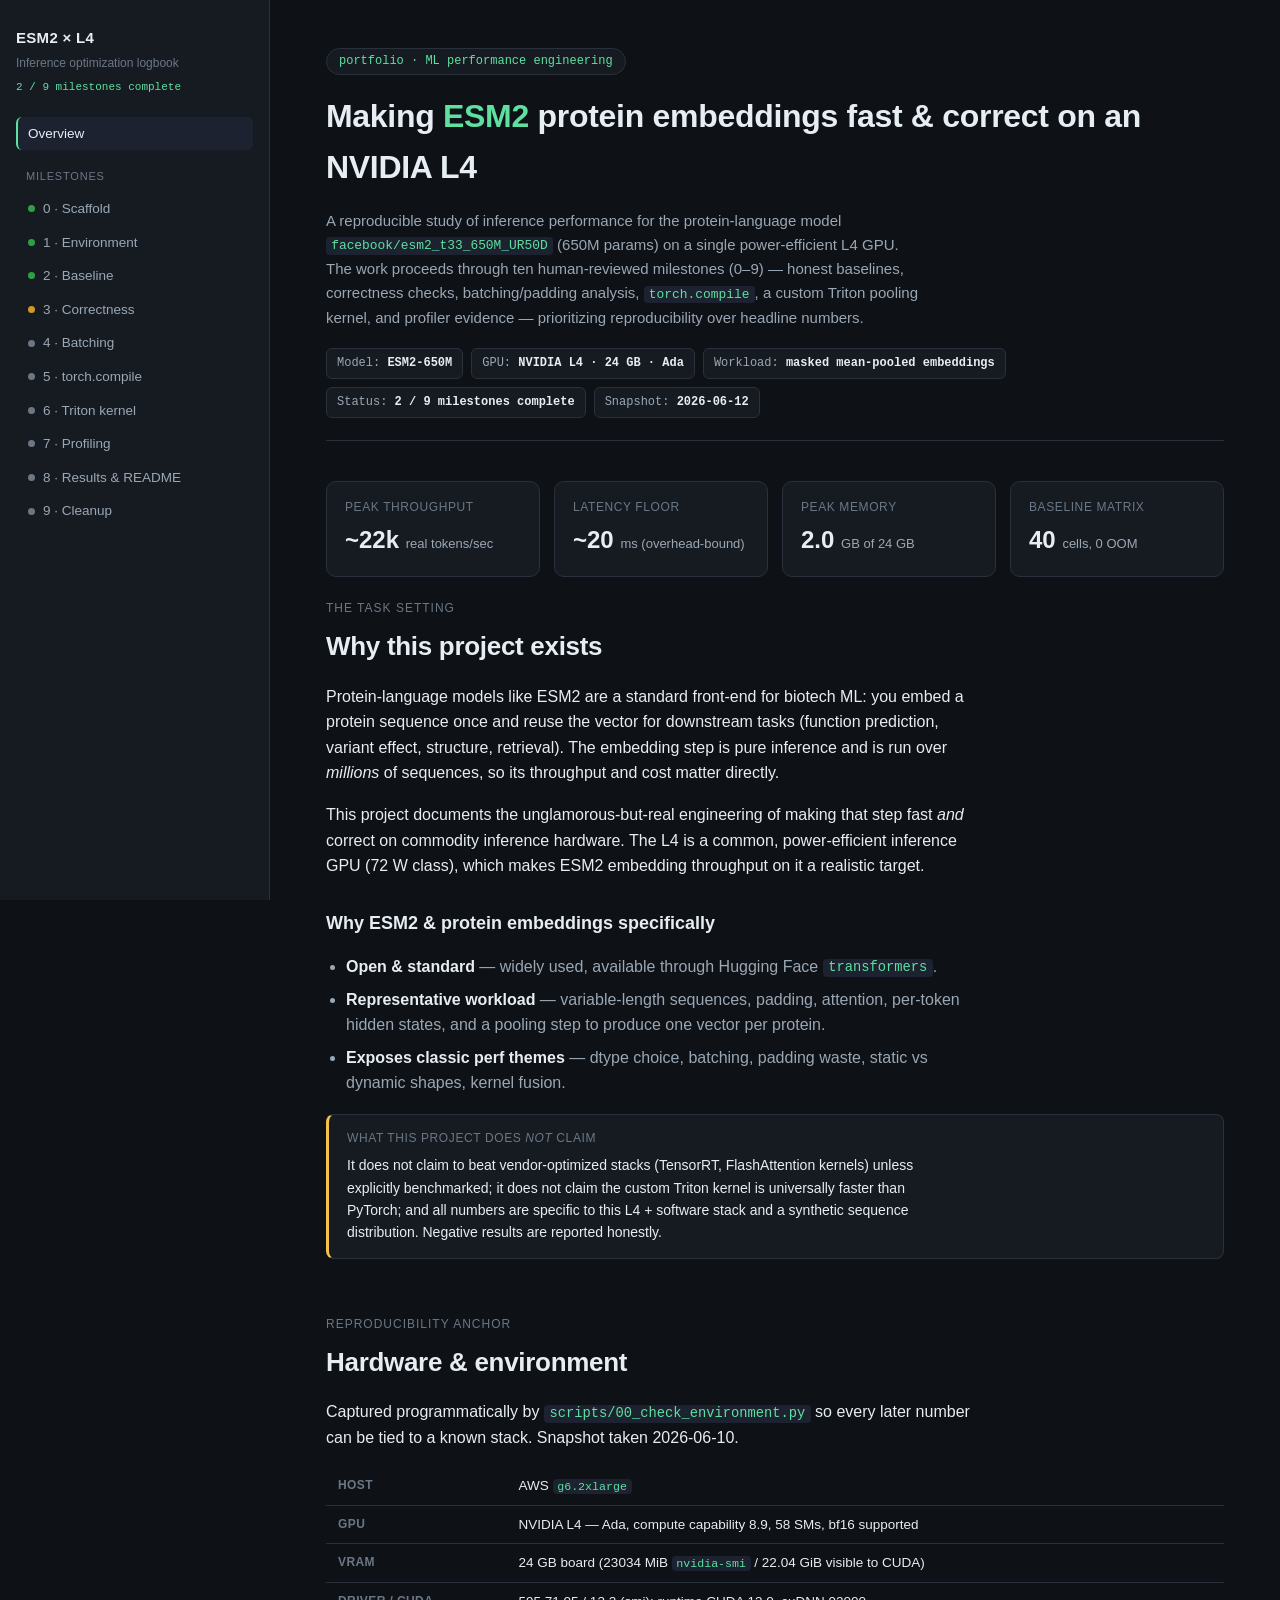
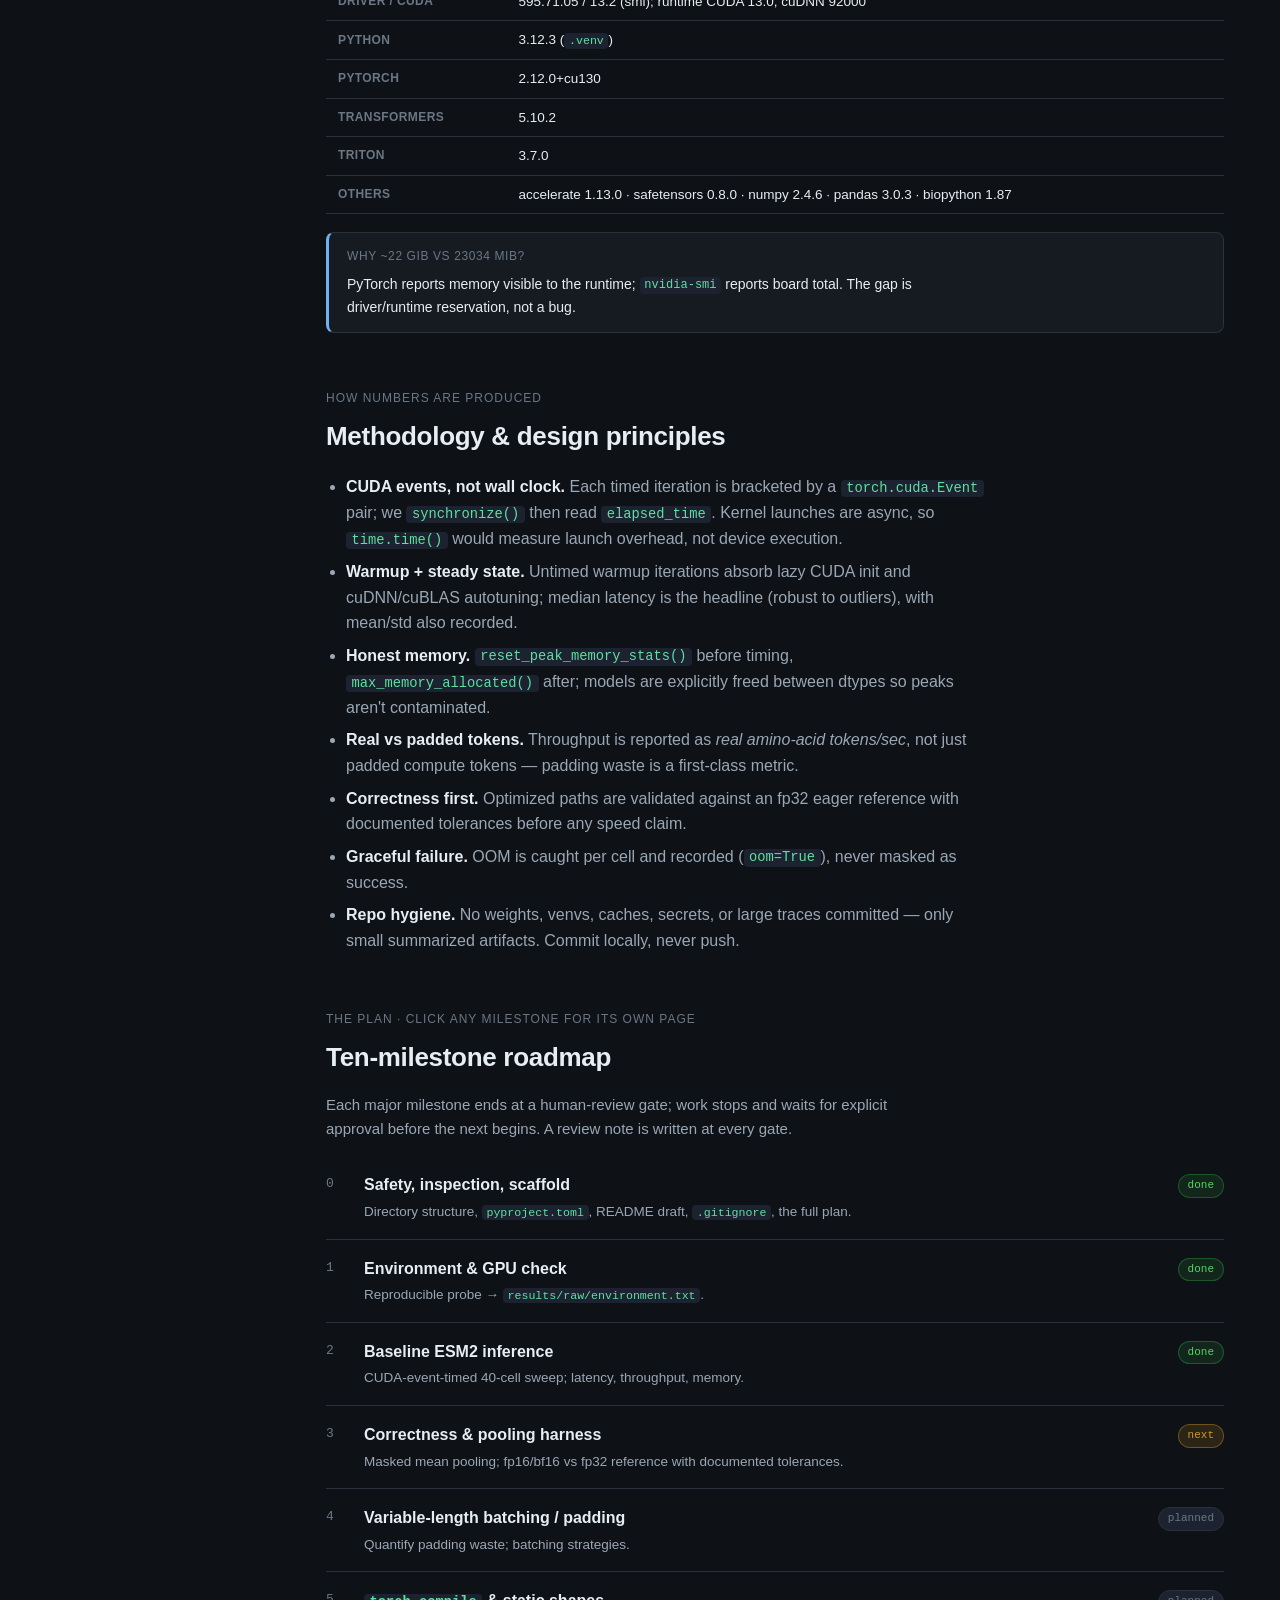
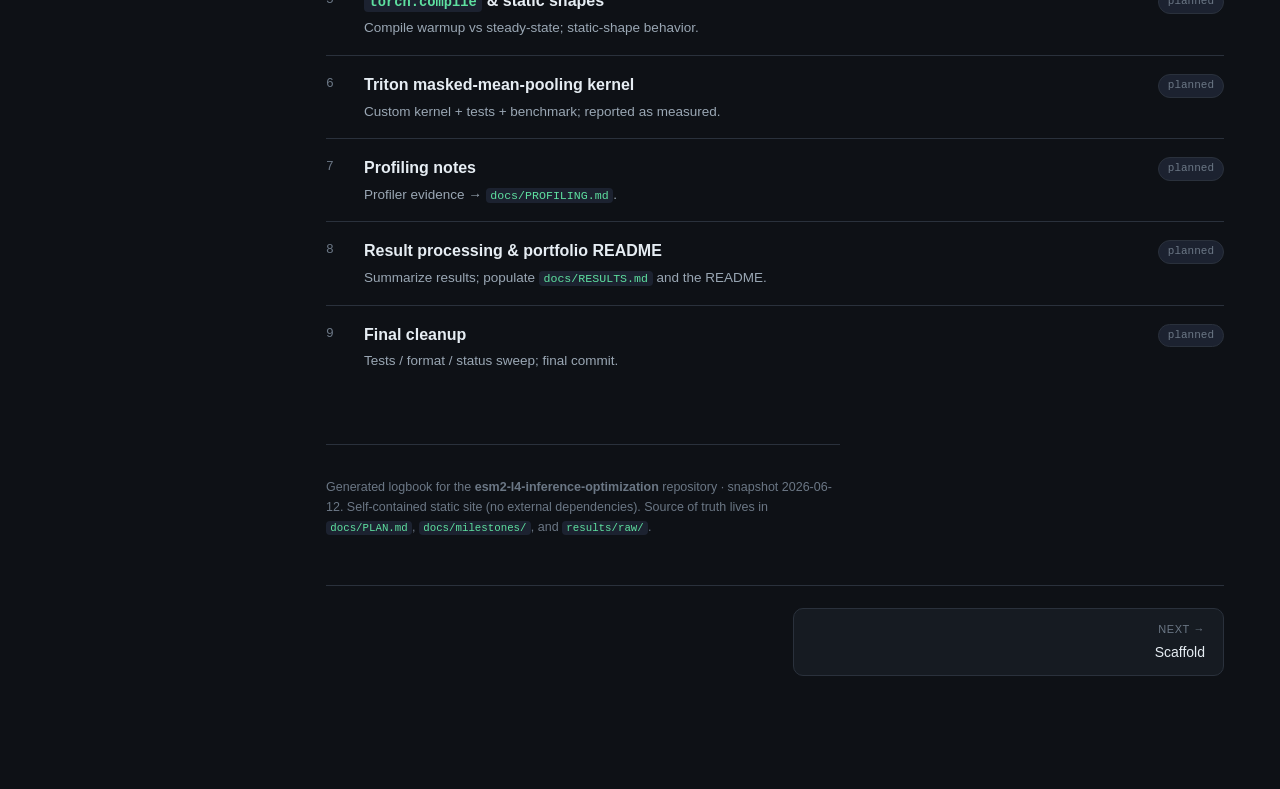
==== site/index.html @ 9931d7d5 "add human review for baseline 2; add website describing the milestones and results" ====
<!DOCTYPE html>
<html lang="en">
<head>
<meta charset="utf-8">
<meta name="viewport" content="width=device-width, initial-scale=1">
<title>Overview · ESM2 L4 Inference Optimization</title>
<link rel="stylesheet" href="assets/style.css">
</head>
<body data-page="index.html">
<div class="layout">
  <nav class="side" id="side"></nav>
  <main>
    <div class="phead">
      <div class="tag">portfolio · ML performance engineering</div>
      <h2>Making <span class="em">ESM2</span> protein embeddings fast &amp; correct on an NVIDIA&nbsp;L4</h2>
      <p class="lead">A reproducible study of inference performance for the protein-language model
      <code>facebook/esm2_t33_650M_UR50D</code> (650M params) on a single power-efficient L4 GPU.
      The work proceeds through ten human-reviewed milestones (0–9) — honest baselines, correctness
      checks, batching/padding analysis, <code>torch.compile</code>, a custom Triton pooling kernel,
      and profiler evidence — prioritizing reproducibility over headline numbers.</p>
      <div class="pillrow">
        <span class="pill">Model: <b>ESM2-650M</b></span>
        <span class="pill">GPU: <b>NVIDIA L4 · 24&nbsp;GB · Ada</b></span>
        <span class="pill">Workload: <b>masked mean-pooled embeddings</b></span>
        <span class="pill">Status: <b>2 / 9 milestones complete</b></span>
        <span class="pill">Snapshot: <b>2026-06-12</b></span>
      </div>
    </div>

    <div class="cards">
      <div class="card"><div class="k">Peak throughput</div><div class="v">~22k <small>real tokens/sec</small></div></div>
      <div class="card"><div class="k">Latency floor</div><div class="v">~20 <small>ms (overhead-bound)</small></div></div>
      <div class="card"><div class="k">Peak memory</div><div class="v">2.0 <small>GB of 24 GB</small></div></div>
      <div class="card"><div class="k">Baseline matrix</div><div class="v">40 <small>cells, 0 OOM</small></div></div>
    </div>

    <section id="why">
      <div class="kicker">The task setting</div>
      <h2>Why this project exists</h2>
      <p>Protein-language models like ESM2 are a standard front-end for biotech ML: you embed a
      protein sequence once and reuse the vector for downstream tasks (function prediction, variant
      effect, structure, retrieval). The embedding step is pure inference and is run over
      <em>millions</em> of sequences, so its throughput and cost matter directly.</p>
      <p>This project documents the unglamorous-but-real engineering of making that step fast
      <em>and</em> correct on commodity inference hardware. The L4 is a common, power-efficient
      inference GPU (72&nbsp;W class), which makes ESM2 embedding throughput on it a realistic target.</p>
      <h3>Why ESM2 &amp; protein embeddings specifically</h3>
      <ul class="clean">
        <li><b>Open &amp; standard</b> — widely used, available through Hugging Face <code>transformers</code>.</li>
        <li><b>Representative workload</b> — variable-length sequences, padding, attention, per-token
        hidden states, and a pooling step to produce one vector per protein.</li>
        <li><b>Exposes classic perf themes</b> — dtype choice, batching, padding waste, static vs
        dynamic shapes, kernel fusion.</li>
      </ul>
      <div class="note warn">
        <div class="h">What this project does <em>not</em> claim</div>
        <p>It does not claim to beat vendor-optimized stacks (TensorRT, FlashAttention kernels) unless
        explicitly benchmarked; it does not claim the custom Triton kernel is universally faster than
        PyTorch; and all numbers are specific to this L4 + software stack and a synthetic sequence
        distribution. Negative results are reported honestly.</p>
      </div>
    </section>

    <section id="environment">
      <div class="kicker">Reproducibility anchor</div>
      <h2>Hardware &amp; environment</h2>
      <p>Captured programmatically by <code>scripts/00_check_environment.py</code> so every later
      number can be tied to a known stack. Snapshot taken 2026-06-10.</p>
      <table>
        <tbody>
          <tr><th>Host</th><td>AWS <code>g6.2xlarge</code></td></tr>
          <tr><th>GPU</th><td>NVIDIA L4 — Ada, compute capability 8.9, 58 SMs, bf16 supported</td></tr>
          <tr><th>VRAM</th><td>24 GB board (23034 MiB <code>nvidia-smi</code> / 22.04 GiB visible to CUDA)</td></tr>
          <tr><th>Driver / CUDA</th><td>595.71.05 / 13.2 (smi); runtime CUDA 13.0, cuDNN 92000</td></tr>
          <tr><th>Python</th><td>3.12.3 (<code>.venv</code>)</td></tr>
          <tr><th>PyTorch</th><td>2.12.0+cu130</td></tr>
          <tr><th>transformers</th><td>5.10.2</td></tr>
          <tr><th>triton</th><td>3.7.0</td></tr>
          <tr><th>others</th><td>accelerate 1.13.0 · safetensors 0.8.0 · numpy 2.4.6 · pandas 3.0.3 · biopython 1.87</td></tr>
        </tbody>
      </table>
      <div class="note">
        <div class="h">Why ~22 GiB vs 23034 MiB?</div>
        <p>PyTorch reports memory visible to the runtime; <code>nvidia-smi</code> reports board total.
        The gap is driver/runtime reservation, not a bug.</p>
      </div>
    </section>

    <section id="methodology">
      <div class="kicker">How numbers are produced</div>
      <h2>Methodology &amp; design principles</h2>
      <ul class="clean">
        <li><b>CUDA events, not wall clock.</b> Each timed iteration is bracketed by a
        <code>torch.cuda.Event</code> pair; we <code>synchronize()</code> then read
        <code>elapsed_time</code>. Kernel launches are async, so <code>time.time()</code> would measure
        launch overhead, not device execution.</li>
        <li><b>Warmup + steady state.</b> Untimed warmup iterations absorb lazy CUDA init and
        cuDNN/cuBLAS autotuning; median latency is the headline (robust to outliers), with mean/std also recorded.</li>
        <li><b>Honest memory.</b> <code>reset_peak_memory_stats()</code> before timing,
        <code>max_memory_allocated()</code> after; models are explicitly freed between dtypes so peaks aren't contaminated.</li>
        <li><b>Real vs padded tokens.</b> Throughput is reported as <em>real amino-acid tokens/sec</em>,
        not just padded compute tokens — padding waste is a first-class metric.</li>
        <li><b>Correctness first.</b> Optimized paths are validated against an fp32 eager reference with
        documented tolerances before any speed claim.</li>
        <li><b>Graceful failure.</b> OOM is caught per cell and recorded (<code>oom=True</code>), never masked as success.</li>
        <li><b>Repo hygiene.</b> No weights, venvs, caches, secrets, or large traces committed — only small summarized artifacts. Commit locally, never push.</li>
      </ul>
    </section>

    <section id="roadmap">
      <div class="kicker">The plan · click any milestone for its own page</div>
      <h2>Ten-milestone roadmap</h2>
      <p class="lead">Each major milestone ends at a human-review gate; work stops and waits for explicit
      approval before the next begins. A review note is written at every gate.</p>

      <div class="ms"><div class="num">0</div>
        <div class="body"><h4><a href="m0.html">Safety, inspection, scaffold</a></h4>
        <p>Directory structure, <code>pyproject.toml</code>, README draft, <code>.gitignore</code>, the full plan.</p></div>
        <span class="badge b-done">done</span></div>
      <div class="ms"><div class="num">1</div>
        <div class="body"><h4><a href="m1.html">Environment &amp; GPU check</a></h4>
        <p>Reproducible probe &rarr; <code>results/raw/environment.txt</code>.</p></div>
        <span class="badge b-done">done</span></div>
      <div class="ms"><div class="num">2</div>
        <div class="body"><h4><a href="m2.html">Baseline ESM2 inference</a></h4>
        <p>CUDA-event-timed 40-cell sweep; latency, throughput, memory.</p></div>
        <span class="badge b-done">done</span></div>
      <div class="ms"><div class="num">3</div>
        <div class="body"><h4><a href="m3.html">Correctness &amp; pooling harness</a></h4>
        <p>Masked mean pooling; fp16/bf16 vs fp32 reference with documented tolerances.</p></div>
        <span class="badge b-next">next</span></div>
      <div class="ms"><div class="num">4</div>
        <div class="body"><h4><a href="m4.html">Variable-length batching / padding</a></h4>
        <p>Quantify padding waste; batching strategies.</p></div>
        <span class="badge b-todo">planned</span></div>
      <div class="ms"><div class="num">5</div>
        <div class="body"><h4><a href="m5.html"><code>torch.compile</code> &amp; static shapes</a></h4>
        <p>Compile warmup vs steady-state; static-shape behavior.</p></div>
        <span class="badge b-todo">planned</span></div>
      <div class="ms"><div class="num">6</div>
        <div class="body"><h4><a href="m6.html">Triton masked-mean-pooling kernel</a></h4>
        <p>Custom kernel + tests + benchmark; reported as measured.</p></div>
        <span class="badge b-todo">planned</span></div>
      <div class="ms"><div class="num">7</div>
        <div class="body"><h4><a href="m7.html">Profiling notes</a></h4>
        <p>Profiler evidence &rarr; <code>docs/PROFILING.md</code>.</p></div>
        <span class="badge b-todo">planned</span></div>
      <div class="ms"><div class="num">8</div>
        <div class="body"><h4><a href="m8.html">Result processing &amp; portfolio README</a></h4>
        <p>Summarize results; populate <code>docs/RESULTS.md</code> and the README.</p></div>
        <span class="badge b-todo">planned</span></div>
      <div class="ms"><div class="num">9</div>
        <div class="body"><h4><a href="m9.html">Final cleanup</a></h4>
        <p>Tests / format / status sweep; final commit.</p></div>
        <span class="badge b-todo">planned</span></div>
    </section>

    <footer>
      <p>Generated logbook for the <b>esm2-l4-inference-optimization</b> repository · snapshot 2026-06-12.
      Self-contained static site (no external dependencies). Source of truth lives in
      <code>docs/PLAN.md</code>, <code>docs/milestones/</code>, and <code>results/raw/</code>.</p>
    </footer>
    <div class="pager" id="pager"></div>
  </main>
</div>
<script src="assets/nav.js"></script>
</body>
</html>
---- site/assets/style.css ----
:root{
  --bg:#0e1116; --panel:#161b22; --panel2:#1c2230; --line:#2a313c;
  --ink:#e6edf3; --muted:#9aa7b4; --faint:#6b7785;
  --accent:#5ee0a0; --accent2:#6db3f2; --warn:#f2c14e; --pink:#e26d9e;
  --next:#d29922;
  --mono:ui-monospace,SFMono-Regular,"SF Mono",Menlo,Consolas,monospace;
  --sans:-apple-system,BlinkMacSystemFont,"Segoe UI",Roboto,Helvetica,Arial,sans-serif;
}
*{box-sizing:border-box}
html{scroll-behavior:smooth}
body{margin:0;background:var(--bg);color:var(--ink);font-family:var(--sans);line-height:1.6;font-size:16px}
a{color:var(--accent2);text-decoration:none}
a:hover{text-decoration:underline}
code,.mono{font-family:var(--mono);font-size:.86em}
code{background:var(--panel2);padding:.1em .4em;border-radius:4px;color:var(--accent)}

.layout{display:grid;grid-template-columns:270px 1fr;max-width:1320px;margin:0 auto}

/* ---- sidebar nav (built by nav.js) ---- */
nav.side{position:sticky;top:0;align-self:start;height:100vh;overflow-y:auto;
  padding:26px 16px;border-right:1px solid var(--line);background:var(--panel)}
nav.side h1{font-size:15px;margin:0 0 4px;letter-spacing:.3px}
nav.side .sub{color:var(--faint);font-size:12px;margin-bottom:6px}
nav.side .prog{font-family:var(--mono);font-size:11px;color:var(--accent);margin-bottom:20px}
nav.side a{display:flex;align-items:center;gap:8px;color:var(--muted);padding:6px 10px;border-radius:6px;
  font-size:13.5px;border-left:2px solid transparent}
nav.side a:hover{background:var(--panel2);text-decoration:none;color:var(--ink)}
nav.side a.active{background:var(--panel2);color:var(--ink);border-left-color:var(--accent)}
nav.side a .lbl{flex:1;min-width:0;white-space:nowrap;overflow:hidden;text-overflow:ellipsis}
nav.side .grp{color:var(--faint);font-size:11px;text-transform:uppercase;letter-spacing:.8px;margin:18px 0 6px 10px}
.dot{width:7px;height:7px;border-radius:50%;flex:0 0 auto}
.dot.done{background:#2ea043}
.dot.next{background:var(--next)}
.dot.todo{background:var(--faint)}

main{padding:46px 56px 120px;min-width:0}
section{margin-bottom:56px;scroll-margin-top:24px}
h2{font-size:26px;margin:0 0 4px;letter-spacing:-.3px}
h2 .em{color:var(--accent)}
h3{font-size:18px;margin:30px 0 10px}
.lead{color:var(--muted);font-size:15px;max-width:72ch}
p{max-width:74ch}
hr{border:0;border-top:1px solid var(--line);margin:40px 0}
.kicker{color:var(--faint);font-size:12px;text-transform:uppercase;letter-spacing:1px;margin-bottom:8px}

/* page header */
.phead{padding-bottom:22px;border-bottom:1px solid var(--line);margin-bottom:40px}
.phead h2{font-size:32px}
.tag{display:inline-block;font-family:var(--mono);font-size:12px;color:var(--accent);
  border:1px solid var(--line);border-radius:999px;padding:3px 12px;margin-bottom:16px;background:var(--panel)}
.pillrow{display:flex;flex-wrap:wrap;gap:8px;margin-top:18px}
.pill{font-family:var(--mono);font-size:12px;color:var(--muted);background:var(--panel);
  border:1px solid var(--line);border-radius:6px;padding:5px 10px}
.pill b{color:var(--ink);font-weight:600}

/* status banner on milestone pages */
.statusline{display:inline-flex;align-items:center;gap:9px;font-family:var(--mono);font-size:12.5px;
  padding:5px 14px;border-radius:999px;margin-bottom:16px}
.statusline.done{background:rgba(46,160,67,.15);color:#56d364;border:1px solid rgba(46,160,67,.4)}
.statusline.next{background:rgba(210,153,34,.15);color:var(--next);border:1px solid rgba(210,153,34,.4)}
.statusline.todo{background:var(--panel2);color:var(--faint);border:1px solid var(--line)}

.cards{display:grid;grid-template-columns:repeat(auto-fit,minmax(170px,1fr));gap:14px;margin:22px 0}
.card{background:var(--panel);border:1px solid var(--line);border-radius:10px;padding:16px 18px}
.card .k{color:var(--faint);font-size:12px;text-transform:uppercase;letter-spacing:.6px}
.card .v{font-size:24px;font-weight:650;margin-top:4px}
.card .v small{font-size:13px;color:var(--muted);font-weight:400}

table{border-collapse:collapse;width:100%;font-size:13.5px;margin:14px 0}
th,td{text-align:left;padding:8px 12px;border-bottom:1px solid var(--line)}
th{color:var(--faint);font-weight:600;font-size:12px;text-transform:uppercase;letter-spacing:.4px;
  position:sticky;top:0;background:var(--bg)}
td.num,th.num{text-align:right;font-family:var(--mono)}
tbody tr:hover{background:var(--panel)}
.tablewrap{max-height:520px;overflow:auto;border:1px solid var(--line);border-radius:10px}
.tablewrap table{margin:0}

.note{background:var(--panel);border:1px solid var(--line);border-left:3px solid var(--accent2);
  border-radius:8px;padding:14px 18px;margin:18px 0}
.note.warn{border-left-color:var(--warn)}
.note .h{font-size:12px;text-transform:uppercase;letter-spacing:.6px;color:var(--faint);margin-bottom:6px}
.note p{margin:0;font-size:14px}

ul.clean{padding-left:20px;max-width:74ch}
ul.clean li{margin:7px 0;color:var(--muted)}
ul.clean li b{color:var(--ink)}

/* roadmap rows on overview */
.ms{display:flex;gap:16px;padding:16px 0;border-bottom:1px solid var(--line)}
.ms:last-child{border-bottom:0}
.ms .num{font-family:var(--mono);color:var(--faint);font-size:13px;min-width:22px;padding-top:2px}
.ms .body{flex:1;min-width:0}
.ms .body h4{margin:0 0 3px;font-size:16px}
.ms .body h4 a{color:var(--ink)}
.ms .body p{margin:0;color:var(--muted);font-size:13.5px}
.badge{font-family:var(--mono);font-size:11px;padding:2px 9px;border-radius:999px;white-space:nowrap;align-self:flex-start;margin-top:2px}
.b-done{background:rgba(46,160,67,.15);color:#56d364;border:1px solid rgba(46,160,67,.4)}
.b-next{background:rgba(210,153,34,.15);color:var(--next);border:1px solid rgba(210,153,34,.4)}
.b-todo{background:var(--panel2);color:var(--faint);border:1px solid var(--line)}

/* prev/next pager */
.pager{display:flex;justify-content:space-between;gap:14px;margin-top:48px;border-top:1px solid var(--line);padding-top:22px}
.pager a{display:block;background:var(--panel);border:1px solid var(--line);border-radius:10px;padding:12px 18px;flex:1;max-width:48%}
.pager a:hover{border-color:var(--accent);text-decoration:none}
.pager .dir{color:var(--faint);font-size:11px;text-transform:uppercase;letter-spacing:.6px}
.pager .t{color:var(--ink);font-size:14px;margin-top:2px}
.pager a.next{text-align:right}

.controls{display:flex;gap:8px;align-items:center;margin:6px 0 0}
.controls button{font-family:var(--mono);font-size:12px;background:var(--panel);color:var(--muted);
  border:1px solid var(--line);border-radius:6px;padding:5px 12px;cursor:pointer}
.controls button.on{background:var(--panel2);color:var(--accent);border-color:var(--accent)}

footer{color:var(--faint);font-size:12.5px;border-top:1px solid var(--line);padding-top:20px;max-width:74ch;margin-top:40px}

@media(max-width:880px){
  .layout{grid-template-columns:1fr}
  nav.side{position:static;height:auto;border-right:0;border-bottom:1px solid var(--line)}
  main{padding:30px 22px 80px}
  .pager a{max-width:48%}
}
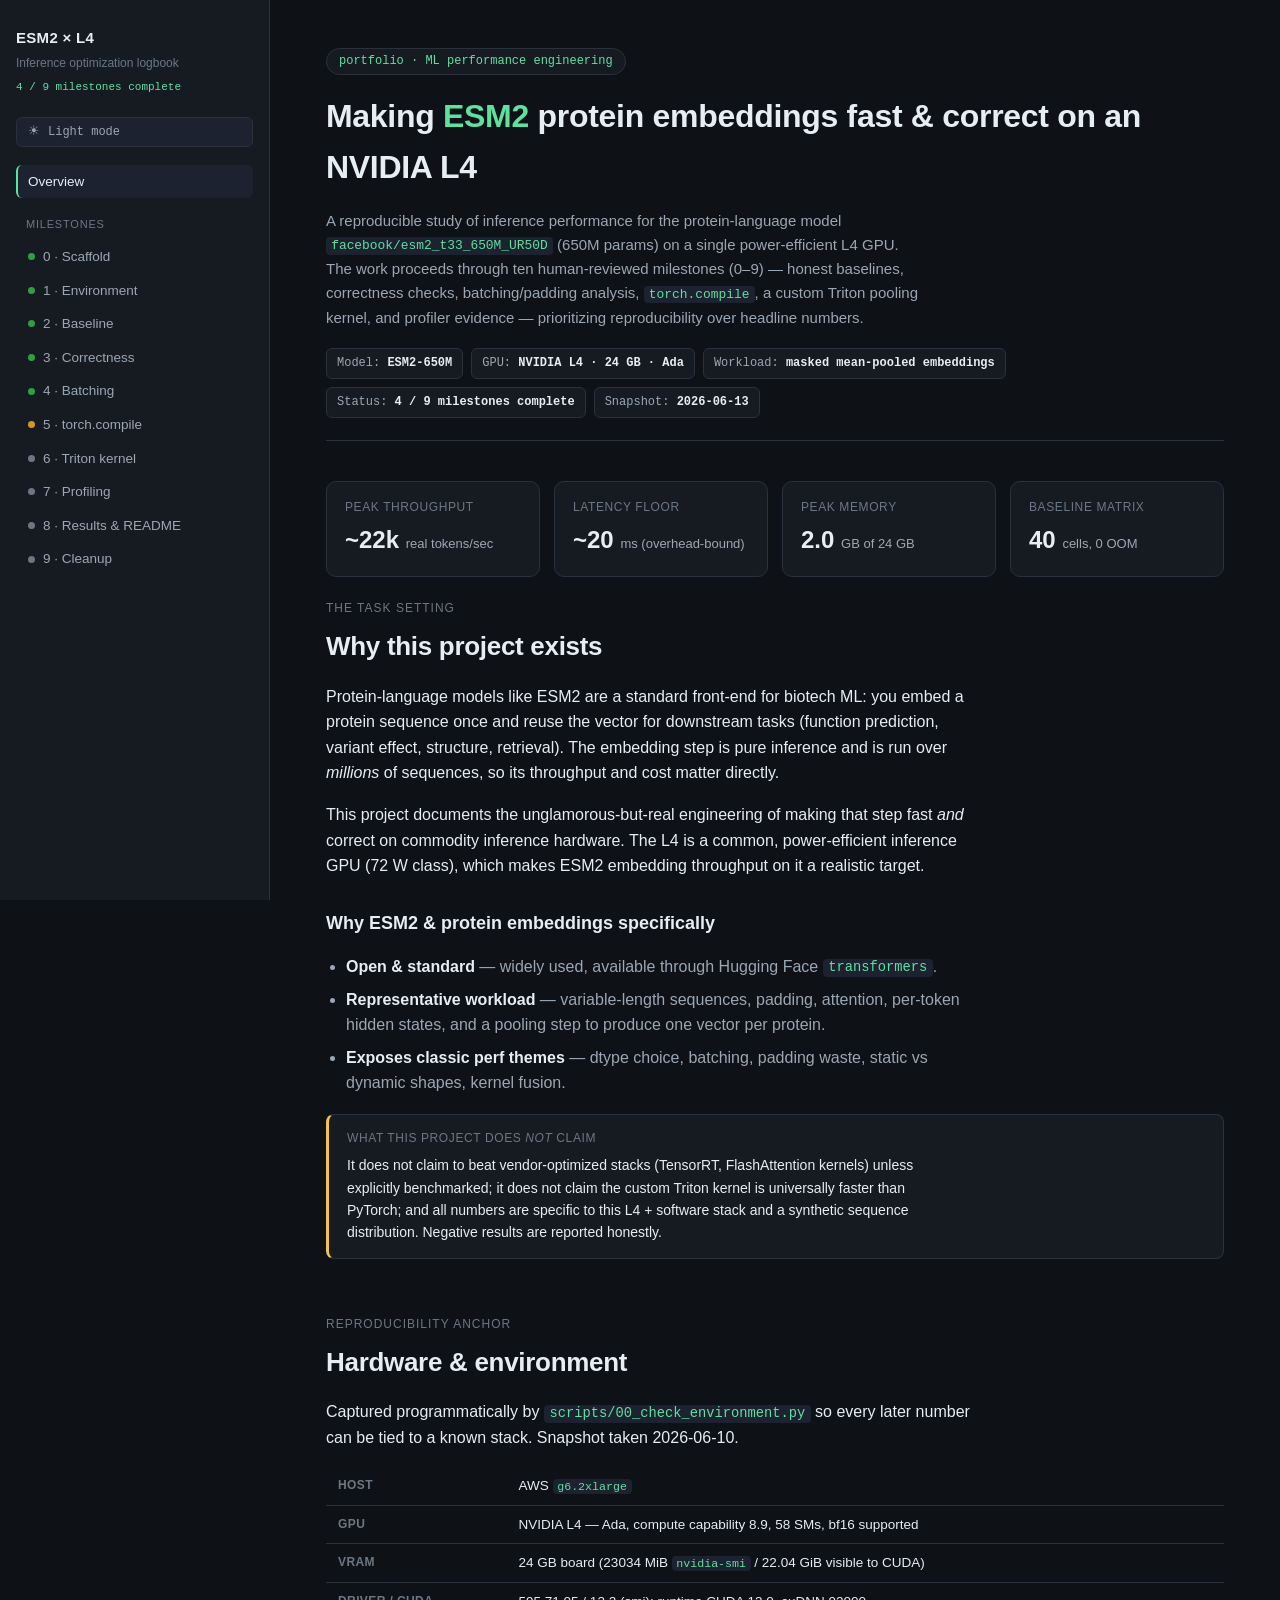
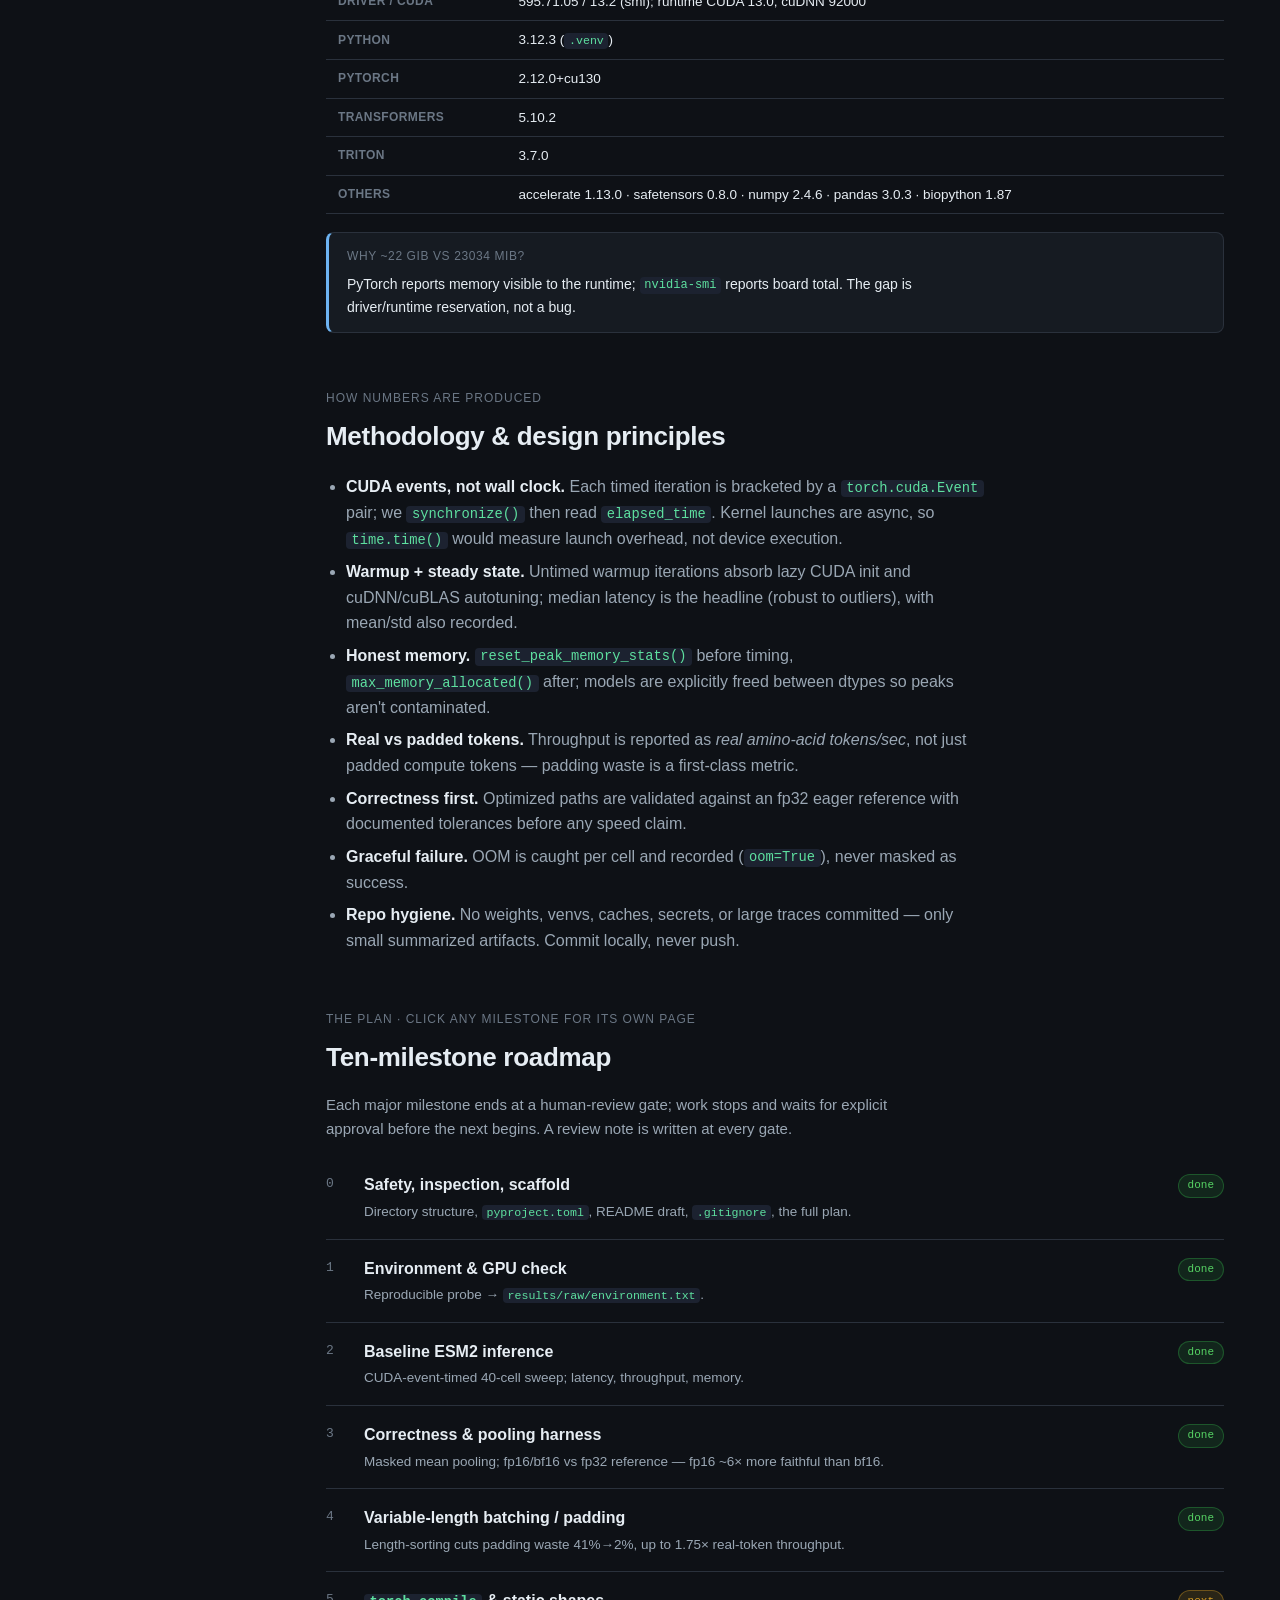
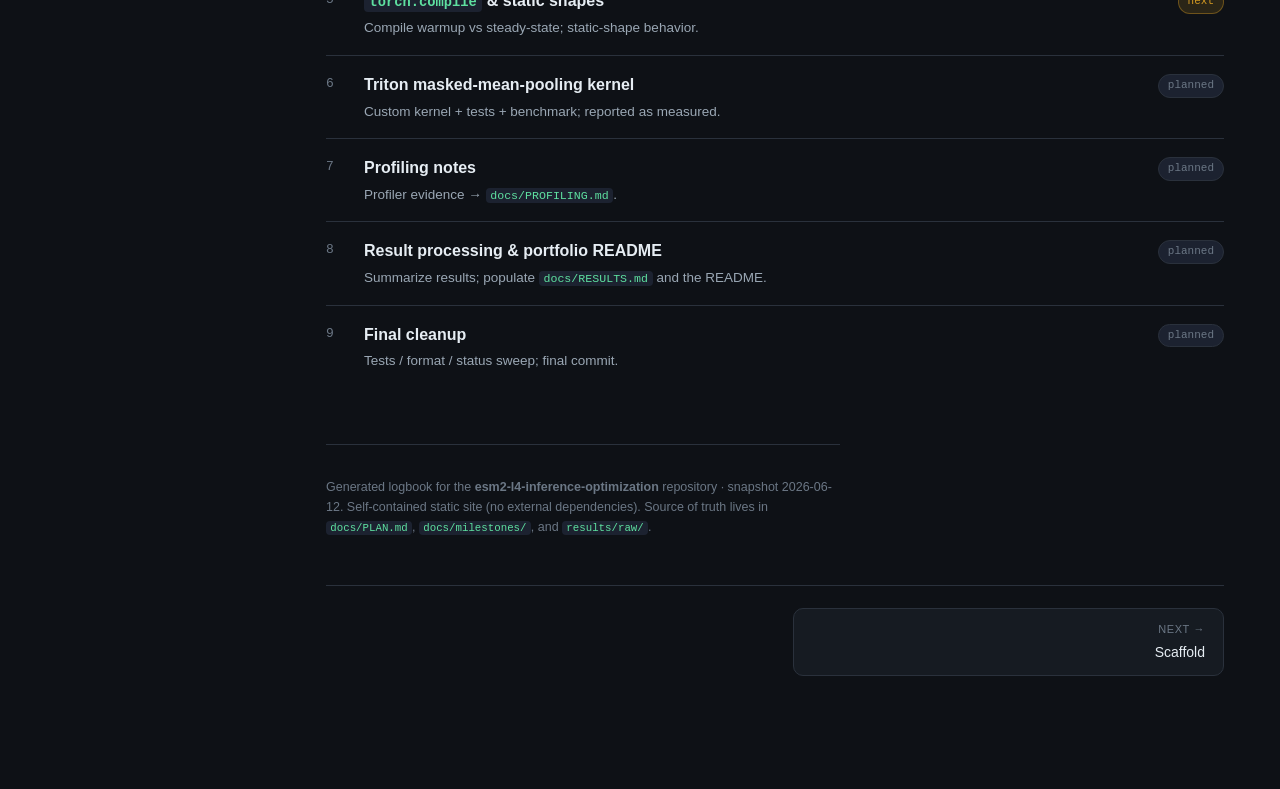
==== commit ca3adfa9: "add human review for milestone 4; update website with results" ====
--- a/site/index.html
+++ b/site/index.html
@@ -4,7 +4,8 @@
 <meta charset="utf-8">
 <meta name="viewport" content="width=device-width, initial-scale=1">
 <title>Overview · ESM2 L4 Inference Optimization</title>
-<link rel="stylesheet" href="assets/style.css">
+<link rel="stylesheet" href="assets/style.css?v=5">
+  <script>(function(){try{var t=localStorage.getItem("esm2-theme");if(t==="light")document.documentElement.setAttribute("data-theme","light");}catch(e){}})();</script>
 </head>
 <body data-page="index.html">
 <div class="layout">
@@ -22,8 +23,8 @@
         <span class="pill">Model: <b>ESM2-650M</b></span>
         <span class="pill">GPU: <b>NVIDIA L4 · 24&nbsp;GB · Ada</b></span>
         <span class="pill">Workload: <b>masked mean-pooled embeddings</b></span>
-        <span class="pill">Status: <b>2 / 9 milestones complete</b></span>
-        <span class="pill">Snapshot: <b>2026-06-12</b></span>
+        <span class="pill">Status: <b>4 / 9 milestones complete</b></span>
+        <span class="pill">Snapshot: <b>2026-06-13</b></span>
       </div>
     </div>
 
@@ -127,16 +128,16 @@
         <span class="badge b-done">done</span></div>
       <div class="ms"><div class="num">3</div>
         <div class="body"><h4><a href="m3.html">Correctness &amp; pooling harness</a></h4>
-        <p>Masked mean pooling; fp16/bf16 vs fp32 reference with documented tolerances.</p></div>
-        <span class="badge b-next">next</span></div>
+        <p>Masked mean pooling; fp16/bf16 vs fp32 reference — fp16 ~6× more faithful than bf16.</p></div>
+        <span class="badge b-done">done</span></div>
       <div class="ms"><div class="num">4</div>
         <div class="body"><h4><a href="m4.html">Variable-length batching / padding</a></h4>
-        <p>Quantify padding waste; batching strategies.</p></div>
-        <span class="badge b-todo">planned</span></div>
+        <p>Length-sorting cuts padding waste 41%→2%, up to 1.75× real-token throughput.</p></div>
+        <span class="badge b-done">done</span></div>
       <div class="ms"><div class="num">5</div>
         <div class="body"><h4><a href="m5.html"><code>torch.compile</code> &amp; static shapes</a></h4>
         <p>Compile warmup vs steady-state; static-shape behavior.</p></div>
-        <span class="badge b-todo">planned</span></div>
+        <span class="badge b-next">next</span></div>
       <div class="ms"><div class="num">6</div>
         <div class="body"><h4><a href="m6.html">Triton masked-mean-pooling kernel</a></h4>
         <p>Custom kernel + tests + benchmark; reported as measured.</p></div>
@@ -163,6 +164,6 @@
     <div class="pager" id="pager"></div>
   </main>
 </div>
-<script src="assets/nav.js"></script>
+<script src="assets/nav.js?v=5"></script>
 </body>
 </html>
--- a/site/assets/style.css
+++ b/site/assets/style.css
@@ -6,6 +6,19 @@
   --mono:ui-monospace,SFMono-Regular,"SF Mono",Menlo,Consolas,monospace;
   --sans:-apple-system,BlinkMacSystemFont,"Segoe UI",Roboto,Helvetica,Arial,sans-serif;
 }
+/* ---- light theme (opt-in via <html data-theme="light">) ---- */
+:root[data-theme="light"]{
+  --bg:#f6f8fa; --panel:#ffffff; --panel2:#eef1f5; --line:#d0d7de;
+  --ink:#1f2328; --muted:#57606a; --faint:#7a828b;
+  --accent:#1a7f4b; --accent2:#0969da; --warn:#9a6700; --pink:#bf3989;
+  --next:#9a6700;
+}
+/* contrast fixups for the few hardcoded greens used in done badges/dots */
+:root[data-theme="light"] .statusline.done,
+:root[data-theme="light"] .b-done{color:#1a7f4b}
+:root[data-theme="light"] .dot.done{background:#1a7f4b}
+html{color-scheme:dark}
+:root[data-theme="light"]{color-scheme:light}
 *{box-sizing:border-box}
 html{scroll-behavior:smooth}
 body{margin:0;background:var(--bg);color:var(--ink);font-family:var(--sans);line-height:1.6;font-size:16px}
@@ -113,6 +126,13 @@
 
 footer{color:var(--faint);font-size:12.5px;border-top:1px solid var(--line);padding-top:20px;max-width:74ch;margin-top:40px}
 
+/* theme toggle (in sidebar, built by nav.js) */
+.themebtn{display:flex;align-items:center;gap:8px;width:100%;margin:2px 0 18px;cursor:pointer;
+  font-family:var(--mono);font-size:12px;color:var(--muted);background:var(--panel2);
+  border:1px solid var(--line);border-radius:6px;padding:7px 11px;text-align:left}
+.themebtn:hover{color:var(--ink);border-color:var(--accent)}
+.themebtn .ico{font-size:13px;line-height:1}
+
 @media(max-width:880px){
   .layout{grid-template-columns:1fr}
   nav.side{position:static;height:auto;border-right:0;border-bottom:1px solid var(--line)}
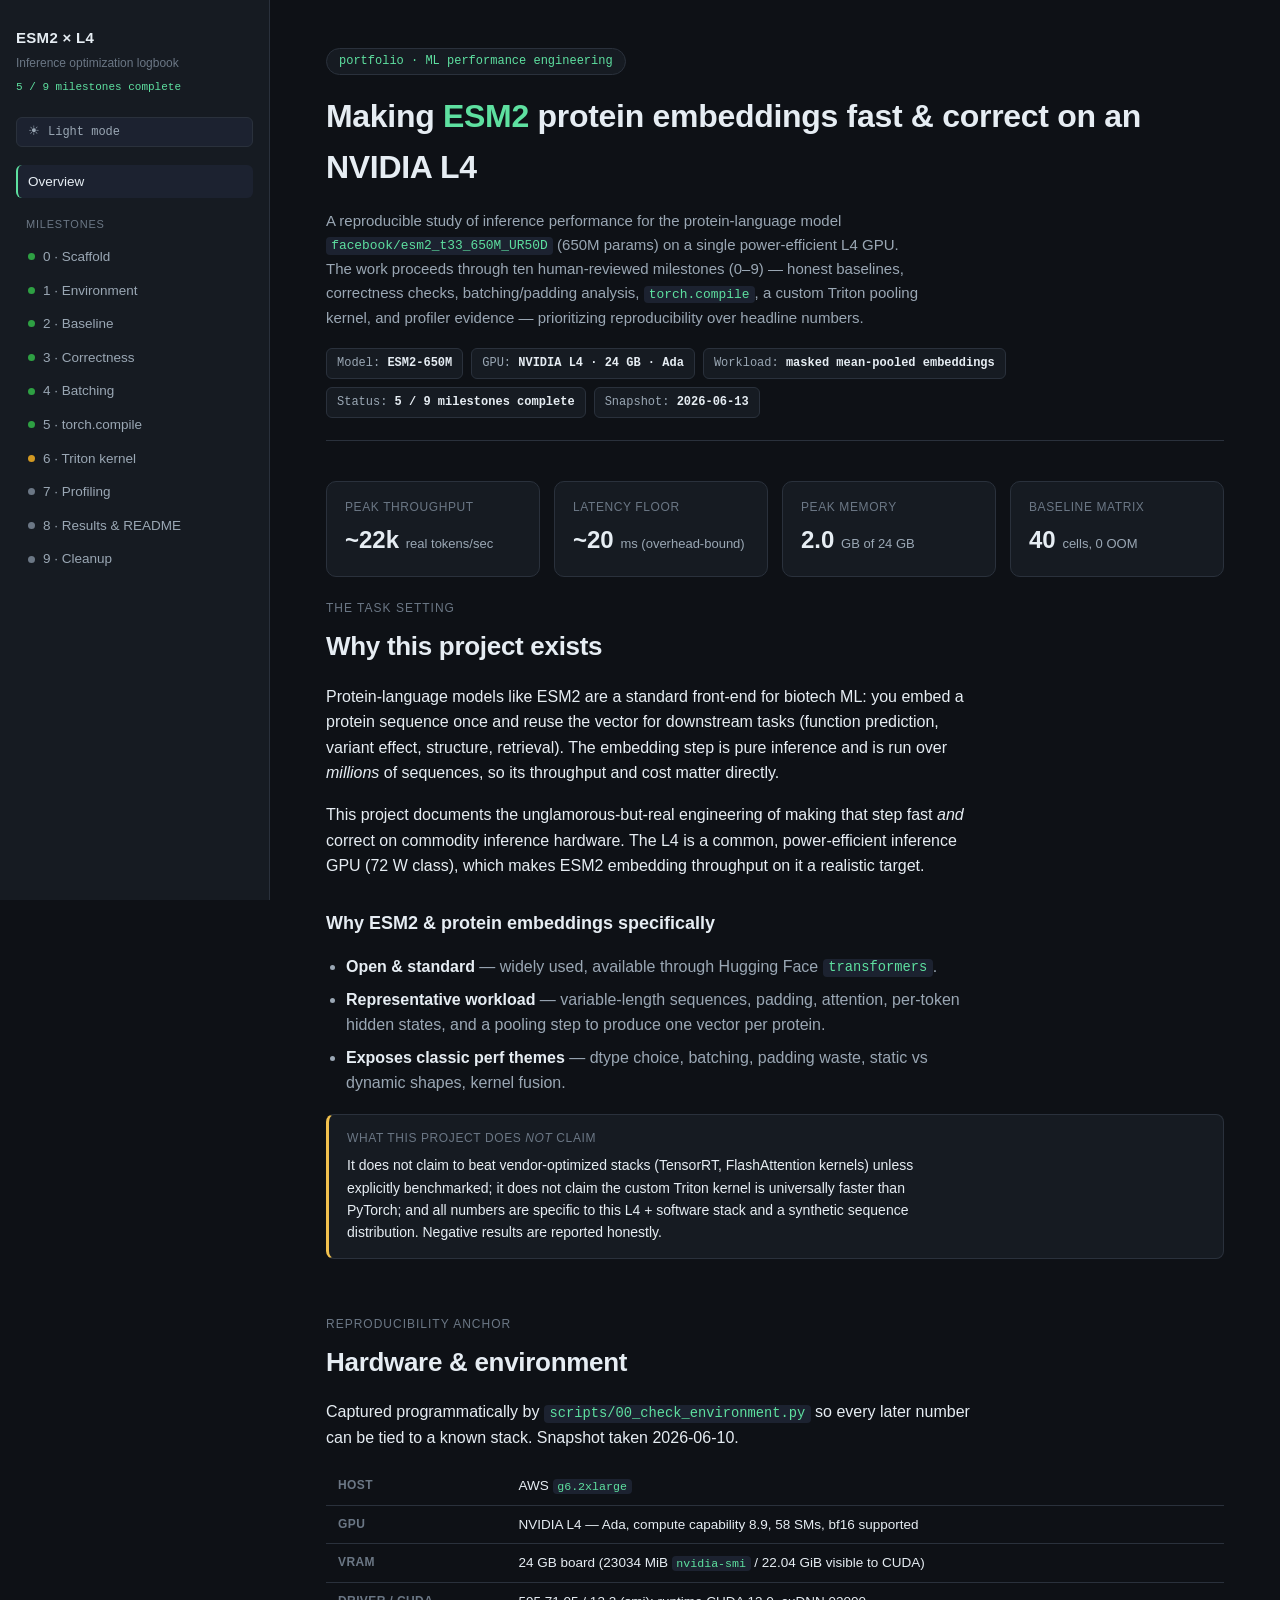
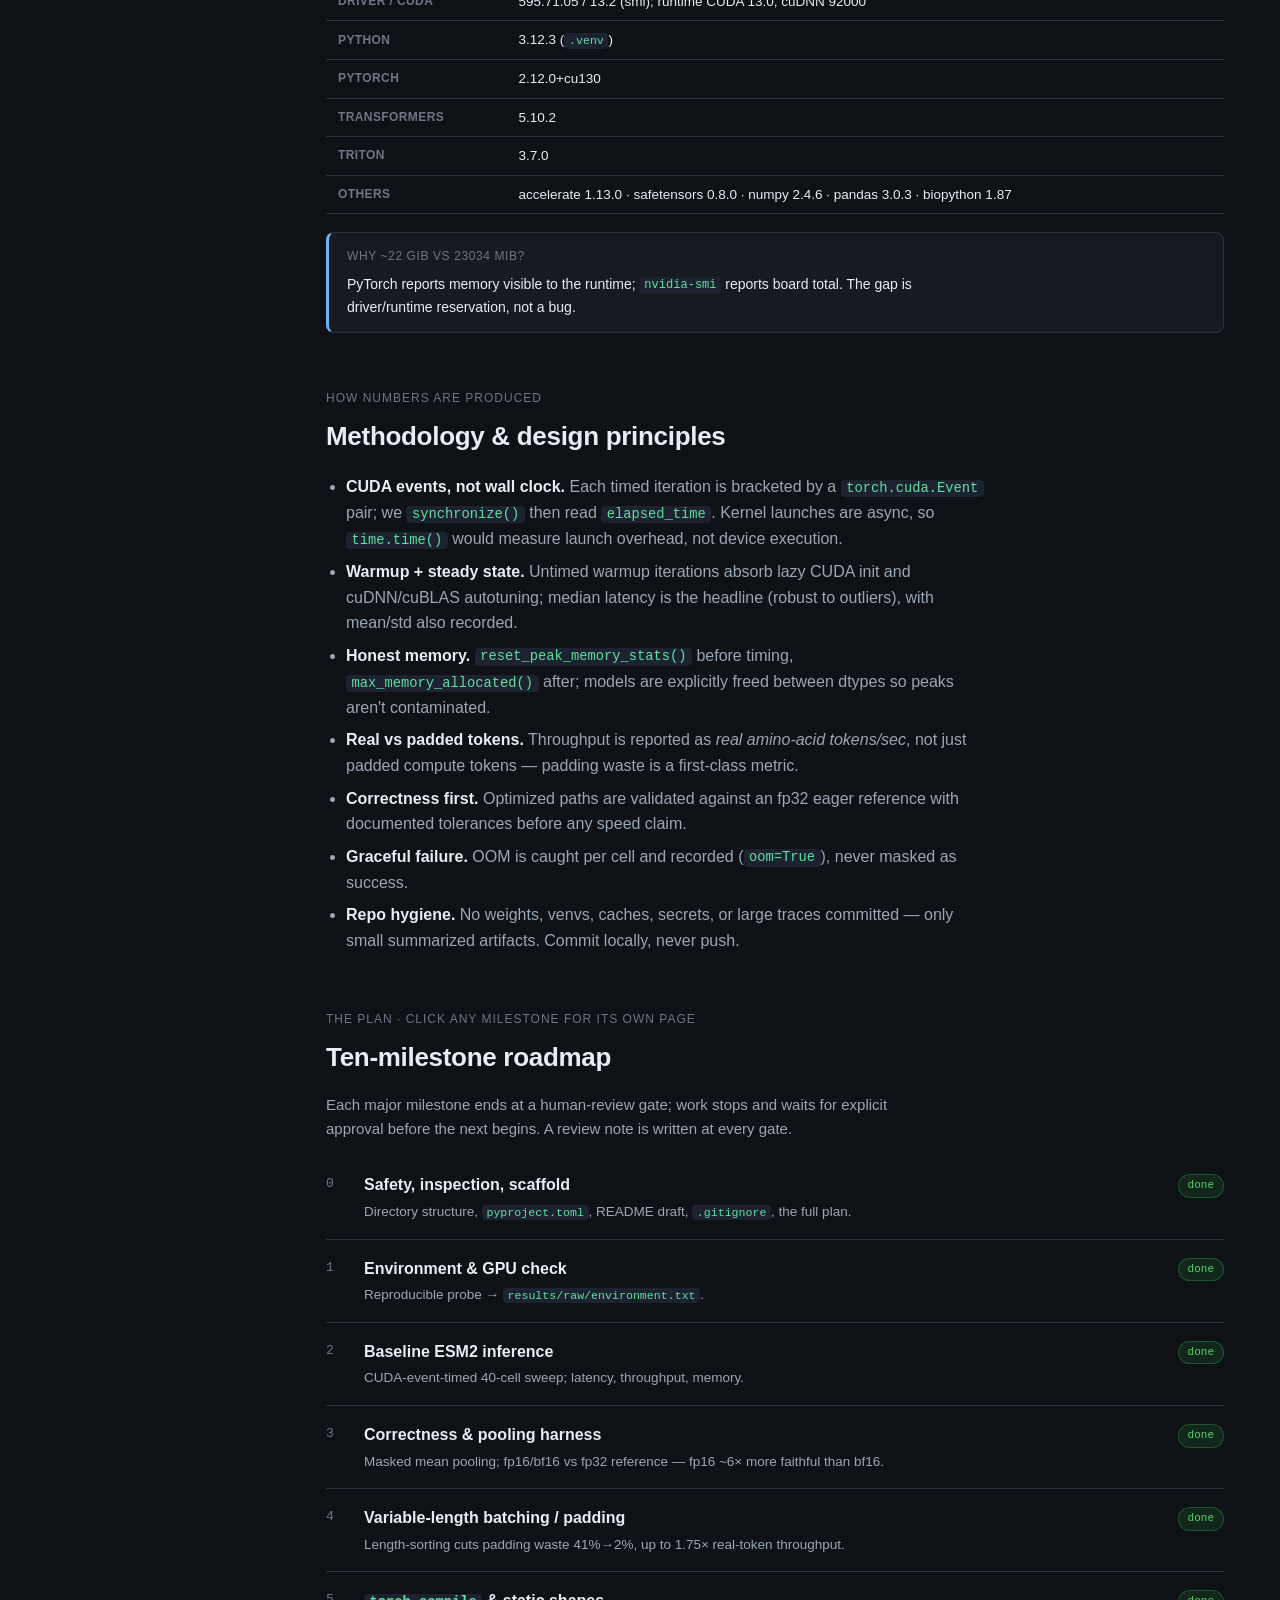
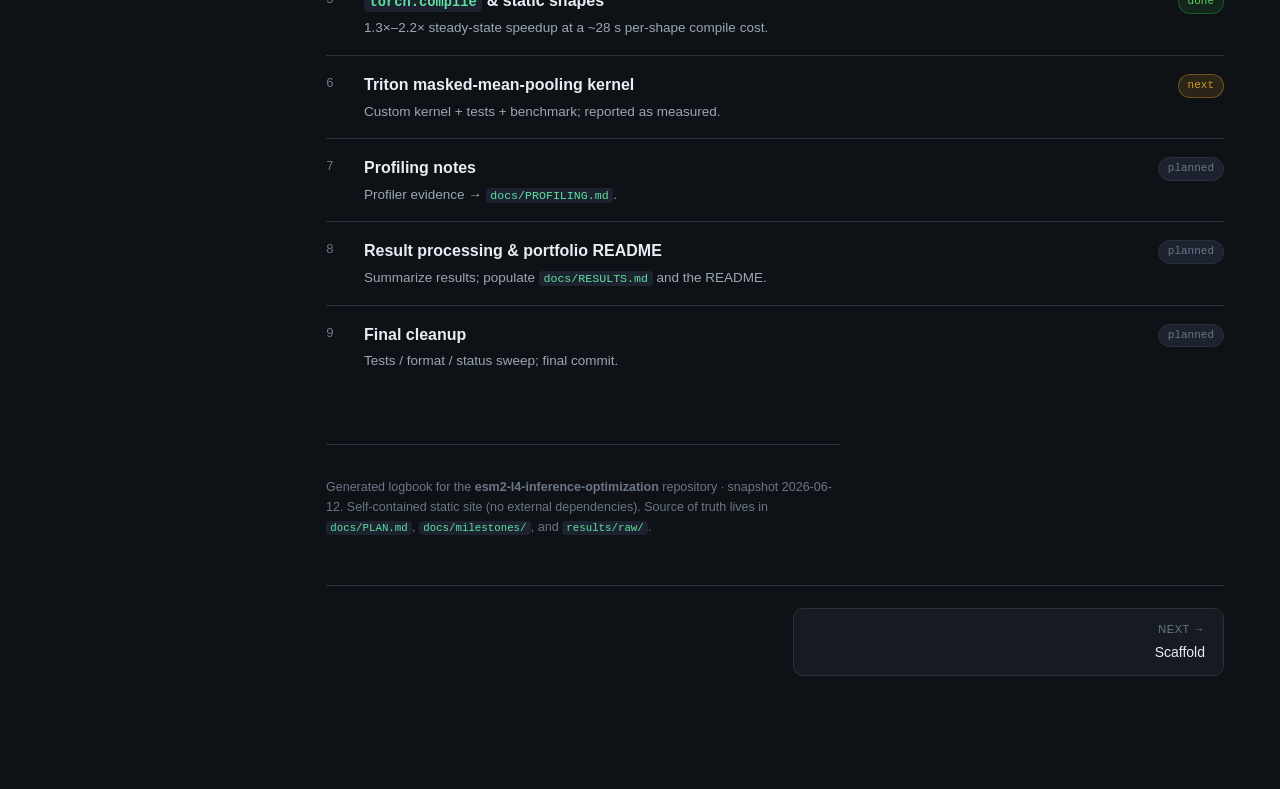
==== commit 8adff373: "Add ESM2 torch.compile benchmark (Milestone 5) Benchmark eager vs torch.compile, separating cold sta" ====
--- a/site/index.html
+++ b/site/index.html
@@ -23,7 +23,7 @@
         <span class="pill">Model: <b>ESM2-650M</b></span>
         <span class="pill">GPU: <b>NVIDIA L4 · 24&nbsp;GB · Ada</b></span>
         <span class="pill">Workload: <b>masked mean-pooled embeddings</b></span>
-        <span class="pill">Status: <b>4 / 9 milestones complete</b></span>
+        <span class="pill">Status: <b>5 / 9 milestones complete</b></span>
         <span class="pill">Snapshot: <b>2026-06-13</b></span>
       </div>
     </div>
@@ -136,12 +136,12 @@
         <span class="badge b-done">done</span></div>
       <div class="ms"><div class="num">5</div>
         <div class="body"><h4><a href="m5.html"><code>torch.compile</code> &amp; static shapes</a></h4>
-        <p>Compile warmup vs steady-state; static-shape behavior.</p></div>
-        <span class="badge b-next">next</span></div>
+        <p>1.3×–2.2× steady-state speedup at a ~28 s per-shape compile cost.</p></div>
+        <span class="badge b-done">done</span></div>
       <div class="ms"><div class="num">6</div>
         <div class="body"><h4><a href="m6.html">Triton masked-mean-pooling kernel</a></h4>
         <p>Custom kernel + tests + benchmark; reported as measured.</p></div>
-        <span class="badge b-todo">planned</span></div>
+        <span class="badge b-next">next</span></div>
       <div class="ms"><div class="num">7</div>
         <div class="body"><h4><a href="m7.html">Profiling notes</a></h4>
         <p>Profiler evidence &rarr; <code>docs/PROFILING.md</code>.</p></div>
@@ -164,6 +164,6 @@
     <div class="pager" id="pager"></div>
   </main>
 </div>
-<script src="assets/nav.js?v=5"></script>
+<script src="assets/nav.js?v=6"></script>
 </body>
 </html>
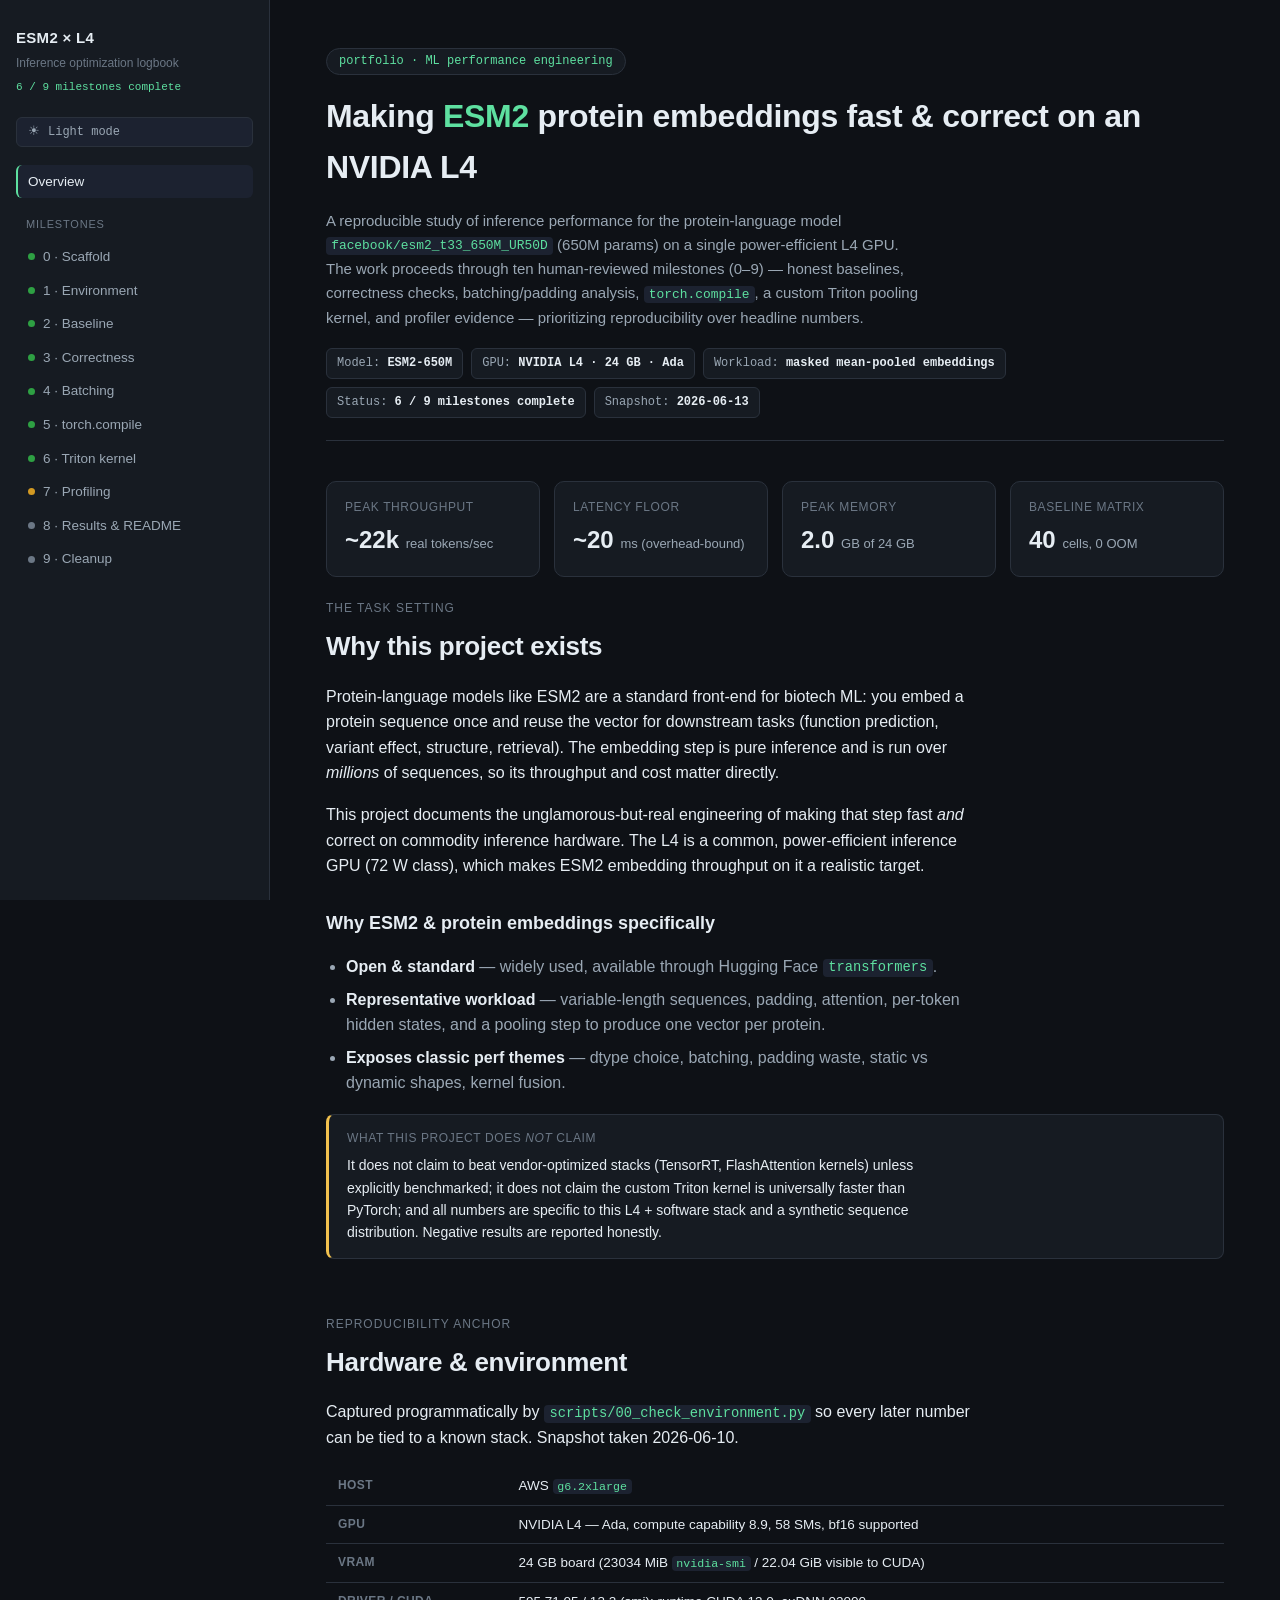
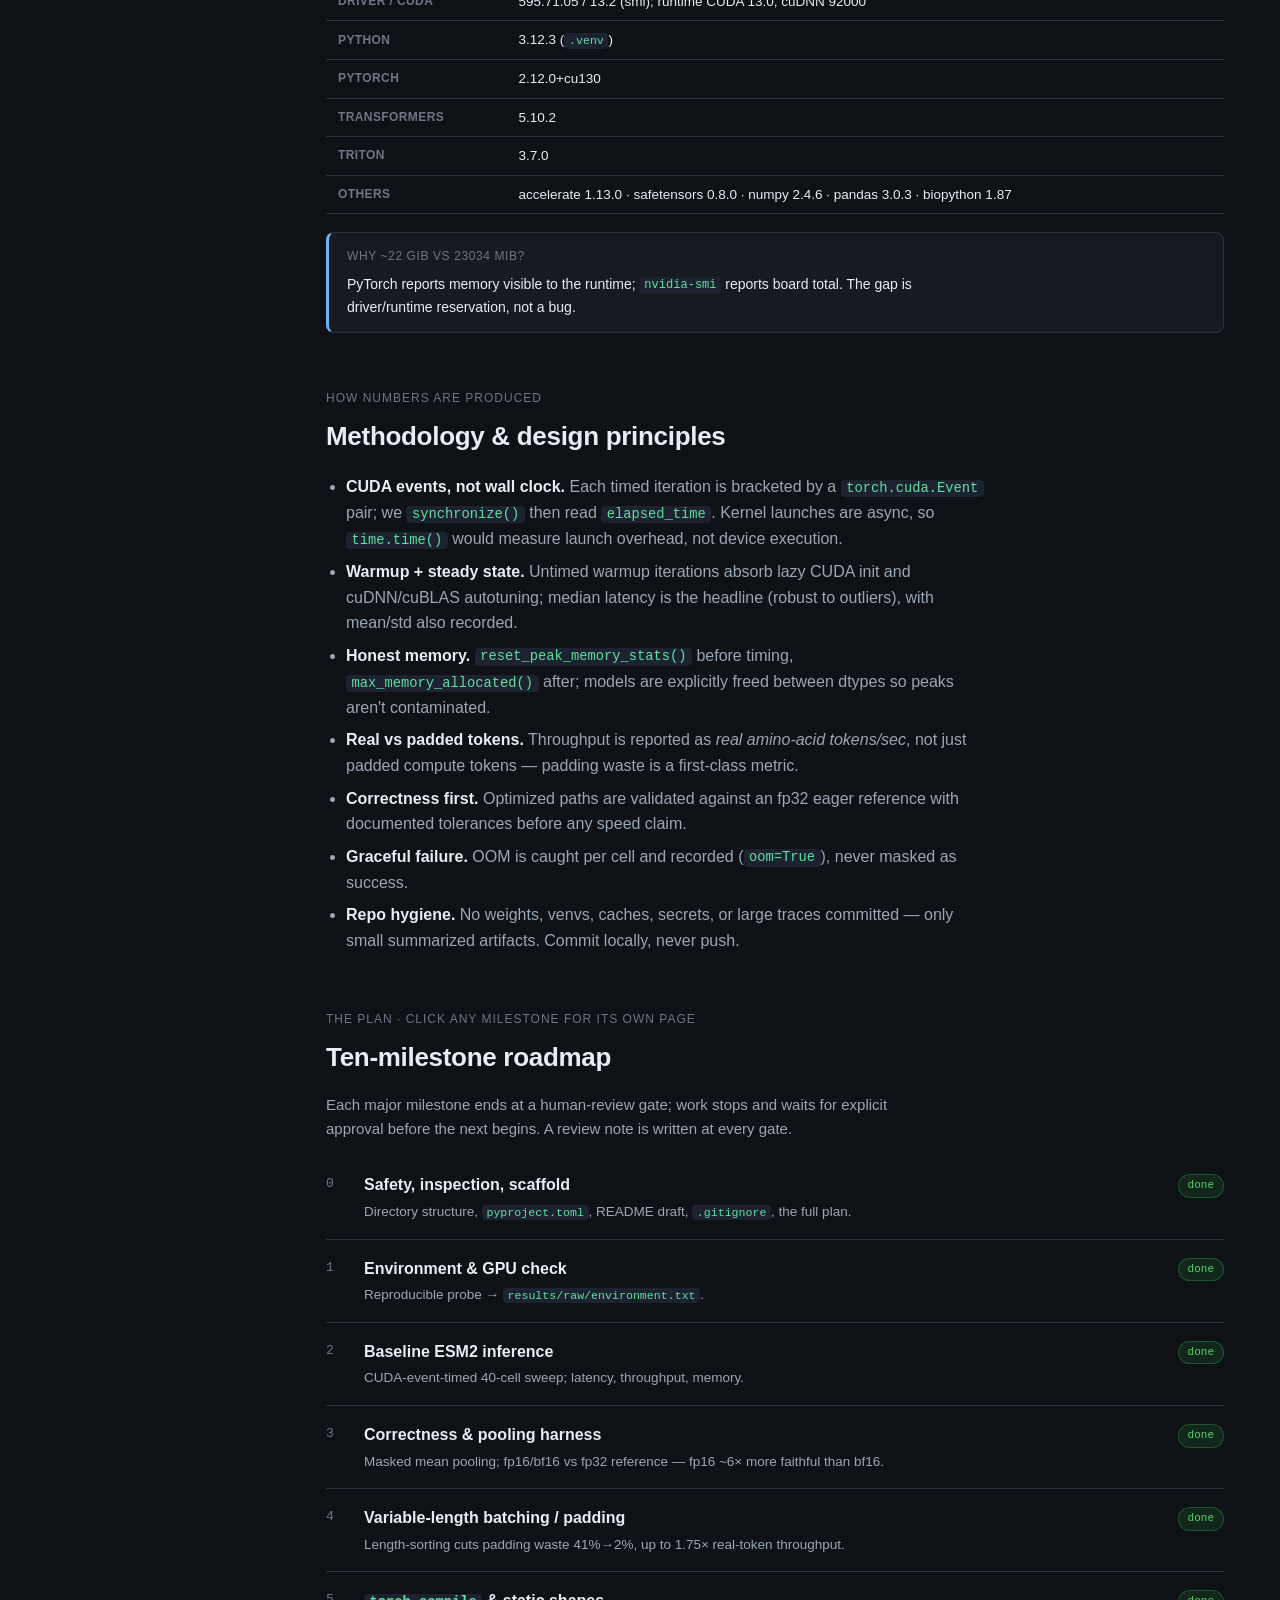
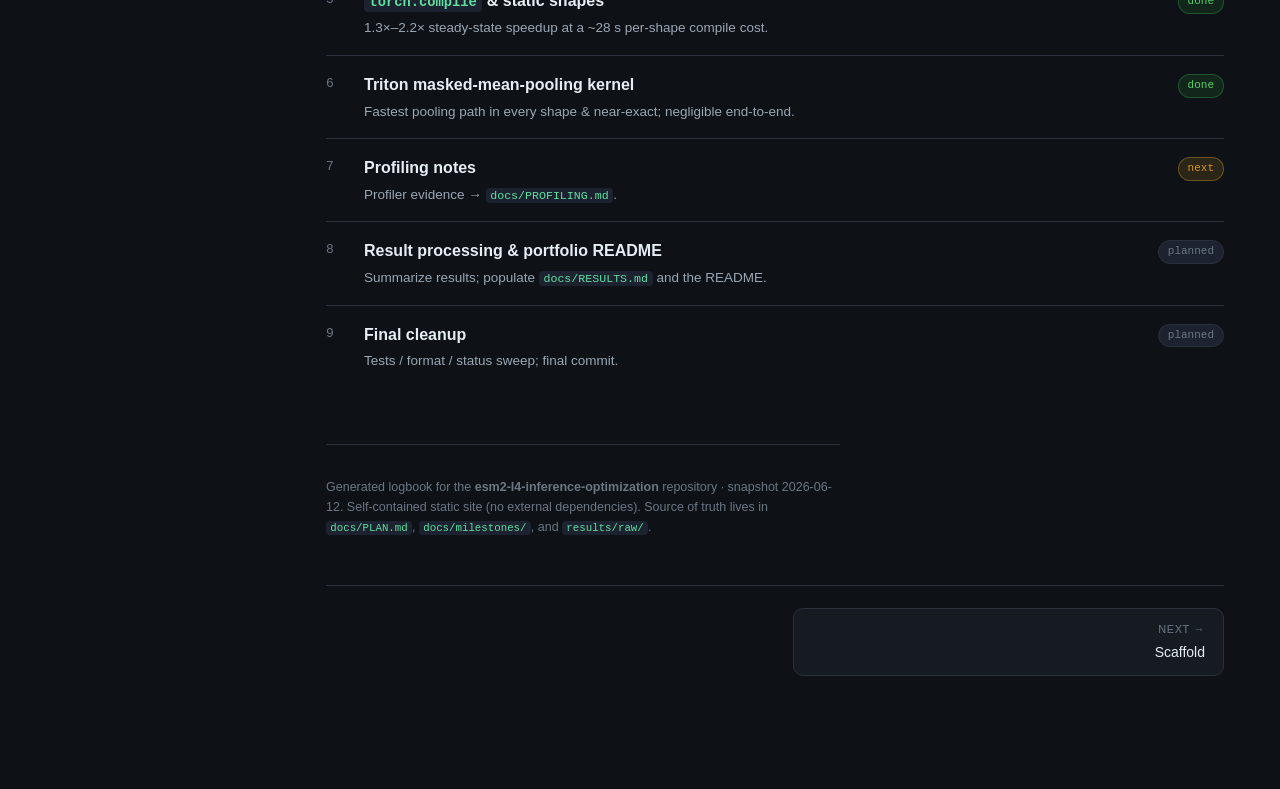
==== commit 3a1845f6: "Add Triton masked-mean-pooling kernel (Milestone 6) Hand-written Triton kernel that fuses masked mea" ====
--- a/site/index.html
+++ b/site/index.html
@@ -4,7 +4,7 @@
 <meta charset="utf-8">
 <meta name="viewport" content="width=device-width, initial-scale=1">
 <title>Overview · ESM2 L4 Inference Optimization</title>
-<link rel="stylesheet" href="assets/style.css?v=5">
+<link rel="stylesheet" href="assets/style.css?v=7">
   <script>(function(){try{var t=localStorage.getItem("esm2-theme");if(t==="light")document.documentElement.setAttribute("data-theme","light");}catch(e){}})();</script>
 </head>
 <body data-page="index.html">
@@ -23,7 +23,7 @@
         <span class="pill">Model: <b>ESM2-650M</b></span>
         <span class="pill">GPU: <b>NVIDIA L4 · 24&nbsp;GB · Ada</b></span>
         <span class="pill">Workload: <b>masked mean-pooled embeddings</b></span>
-        <span class="pill">Status: <b>5 / 9 milestones complete</b></span>
+        <span class="pill">Status: <b>6 / 9 milestones complete</b></span>
         <span class="pill">Snapshot: <b>2026-06-13</b></span>
       </div>
     </div>
@@ -140,12 +140,12 @@
         <span class="badge b-done">done</span></div>
       <div class="ms"><div class="num">6</div>
         <div class="body"><h4><a href="m6.html">Triton masked-mean-pooling kernel</a></h4>
-        <p>Custom kernel + tests + benchmark; reported as measured.</p></div>
-        <span class="badge b-next">next</span></div>
+        <p>Fastest pooling path in every shape &amp; near-exact; negligible end-to-end.</p></div>
+        <span class="badge b-done">done</span></div>
       <div class="ms"><div class="num">7</div>
         <div class="body"><h4><a href="m7.html">Profiling notes</a></h4>
         <p>Profiler evidence &rarr; <code>docs/PROFILING.md</code>.</p></div>
-        <span class="badge b-todo">planned</span></div>
+        <span class="badge b-next">next</span></div>
       <div class="ms"><div class="num">8</div>
         <div class="body"><h4><a href="m8.html">Result processing &amp; portfolio README</a></h4>
         <p>Summarize results; populate <code>docs/RESULTS.md</code> and the README.</p></div>
@@ -164,6 +164,6 @@
     <div class="pager" id="pager"></div>
   </main>
 </div>
-<script src="assets/nav.js?v=6"></script>
+<script src="assets/nav.js?v=7"></script>
 </body>
 </html>
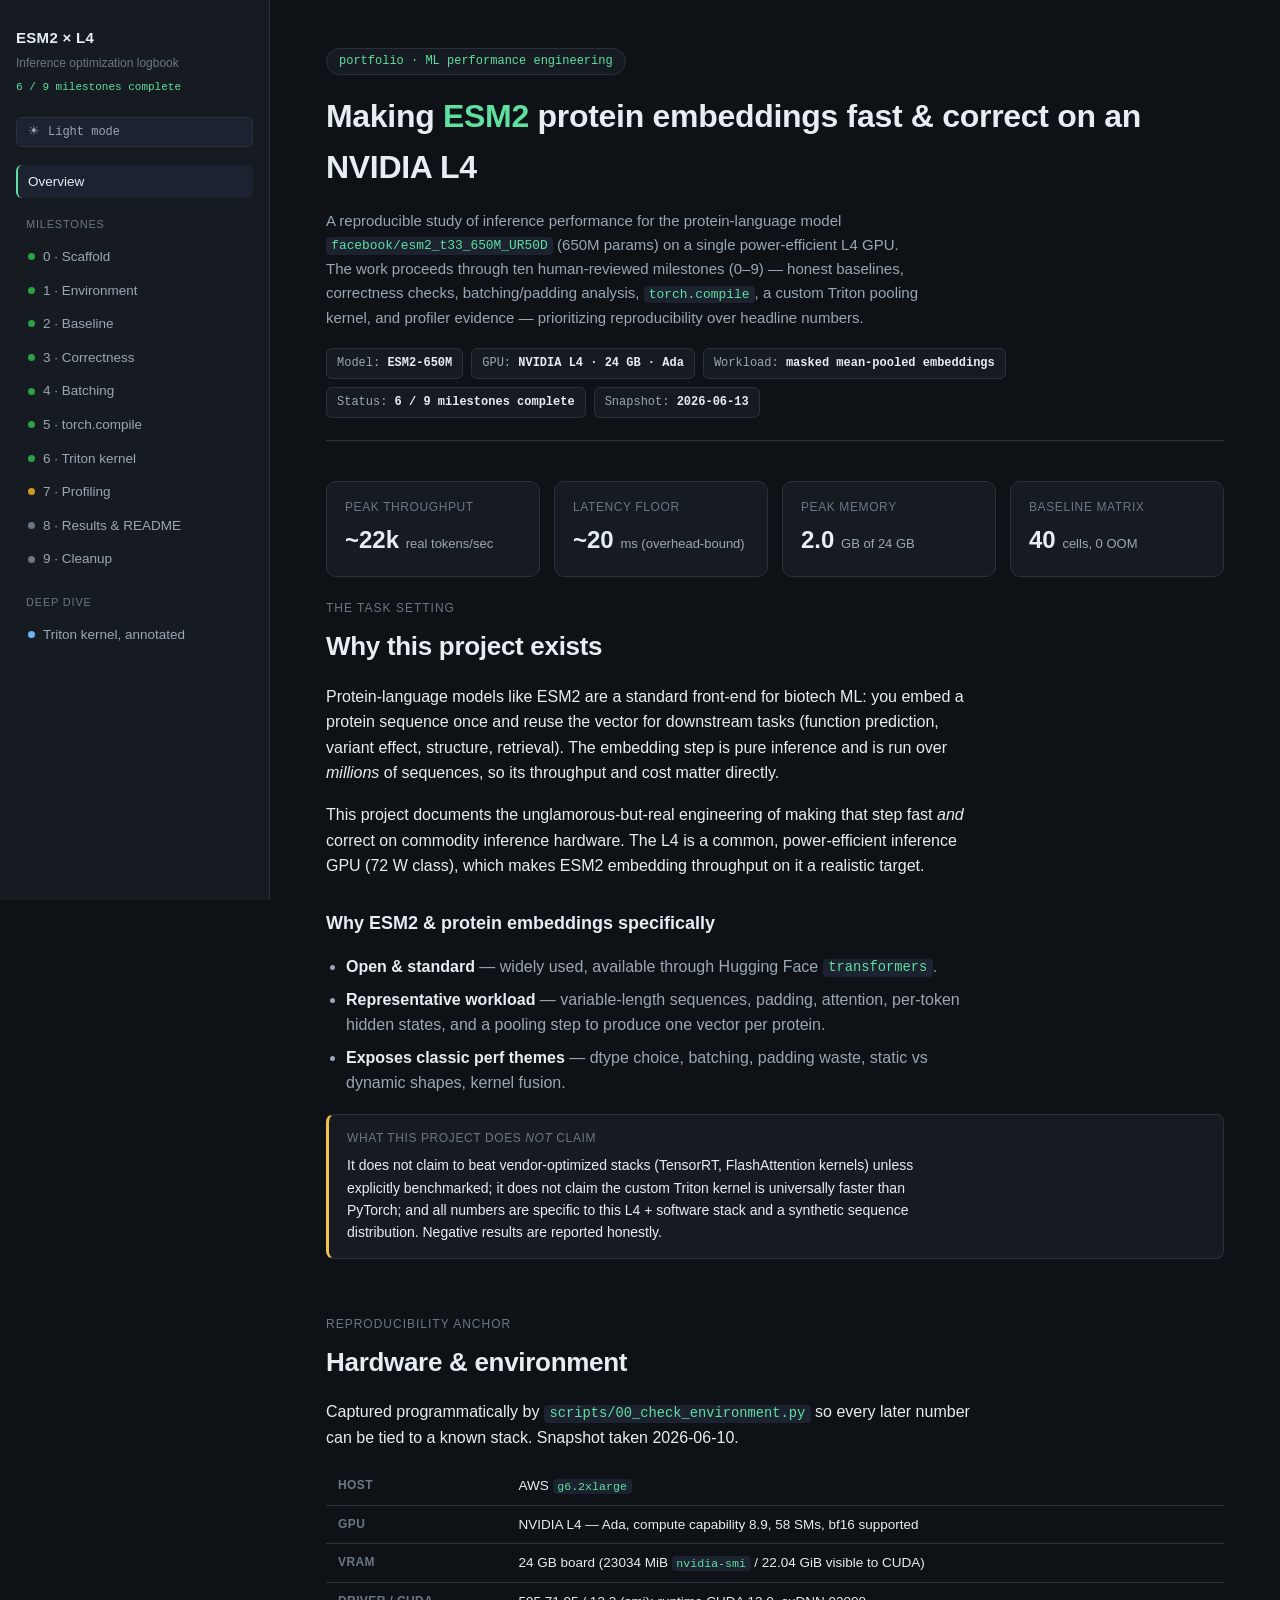
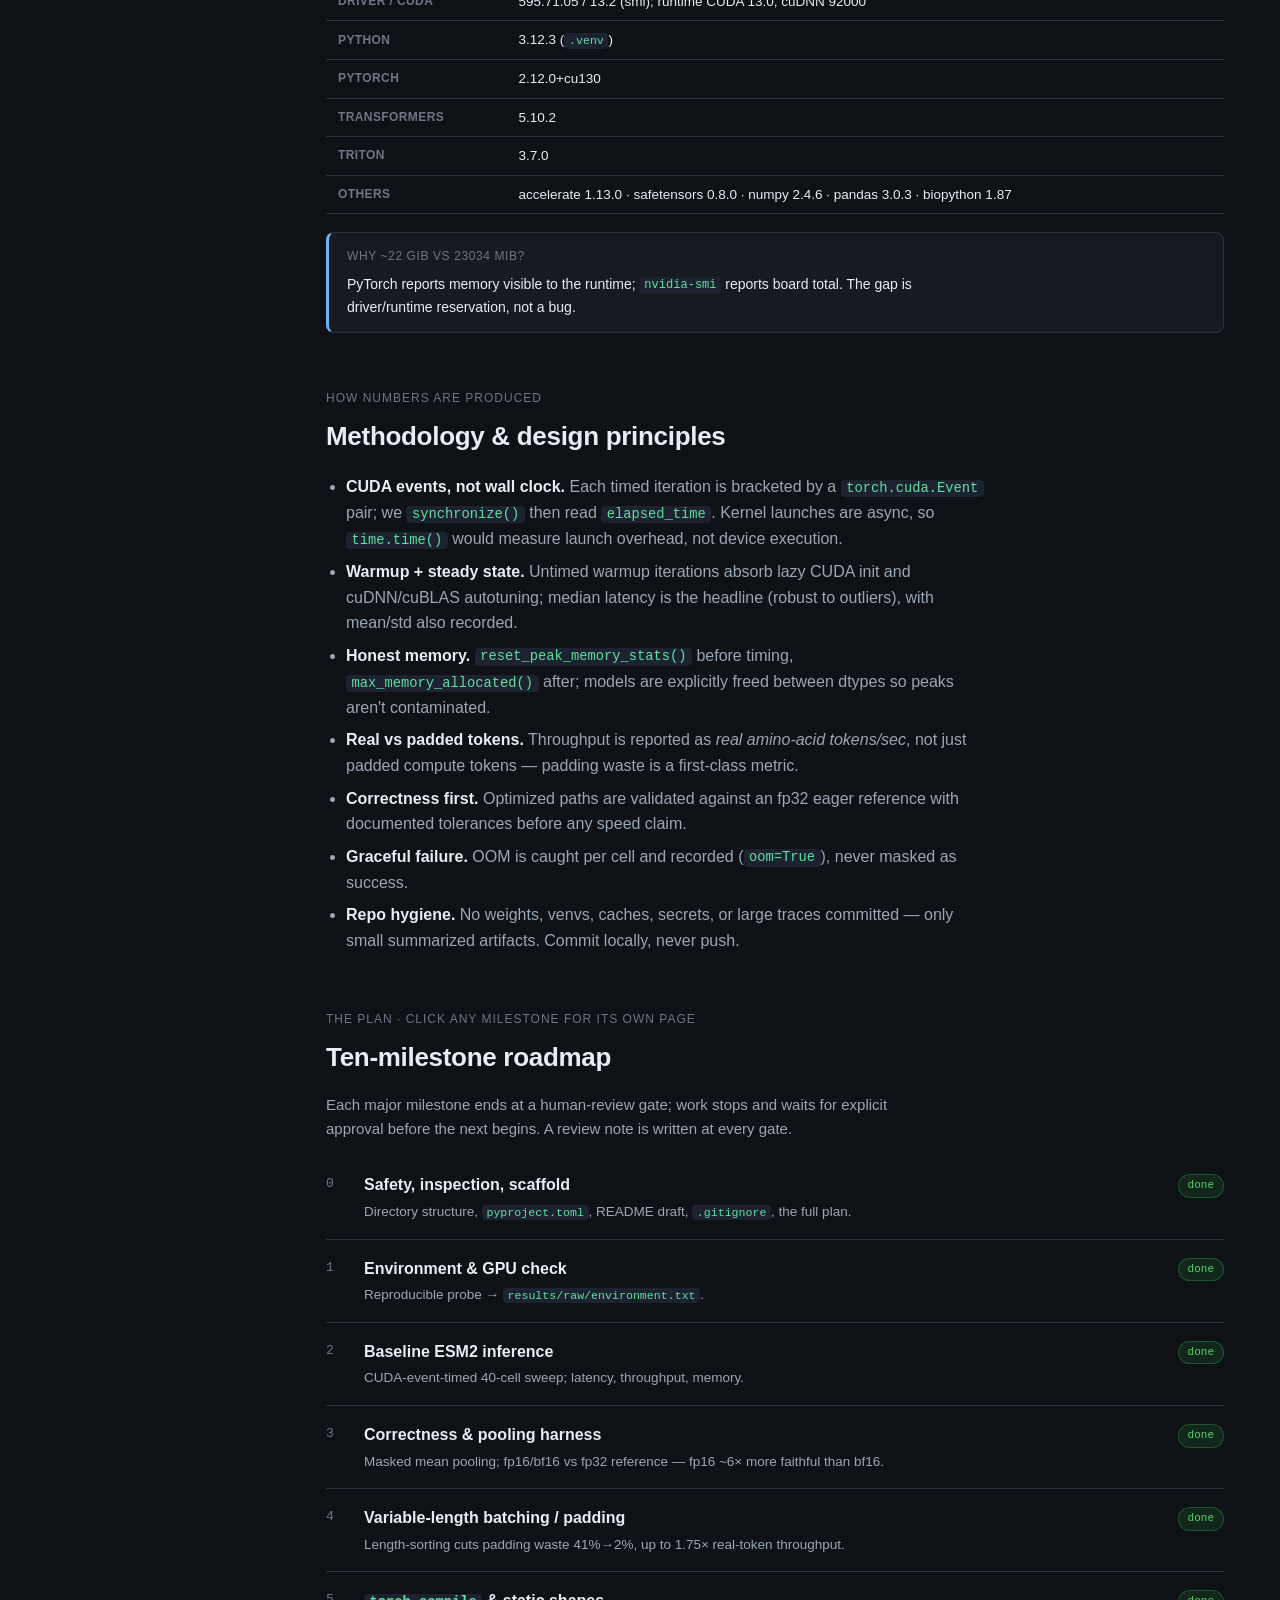
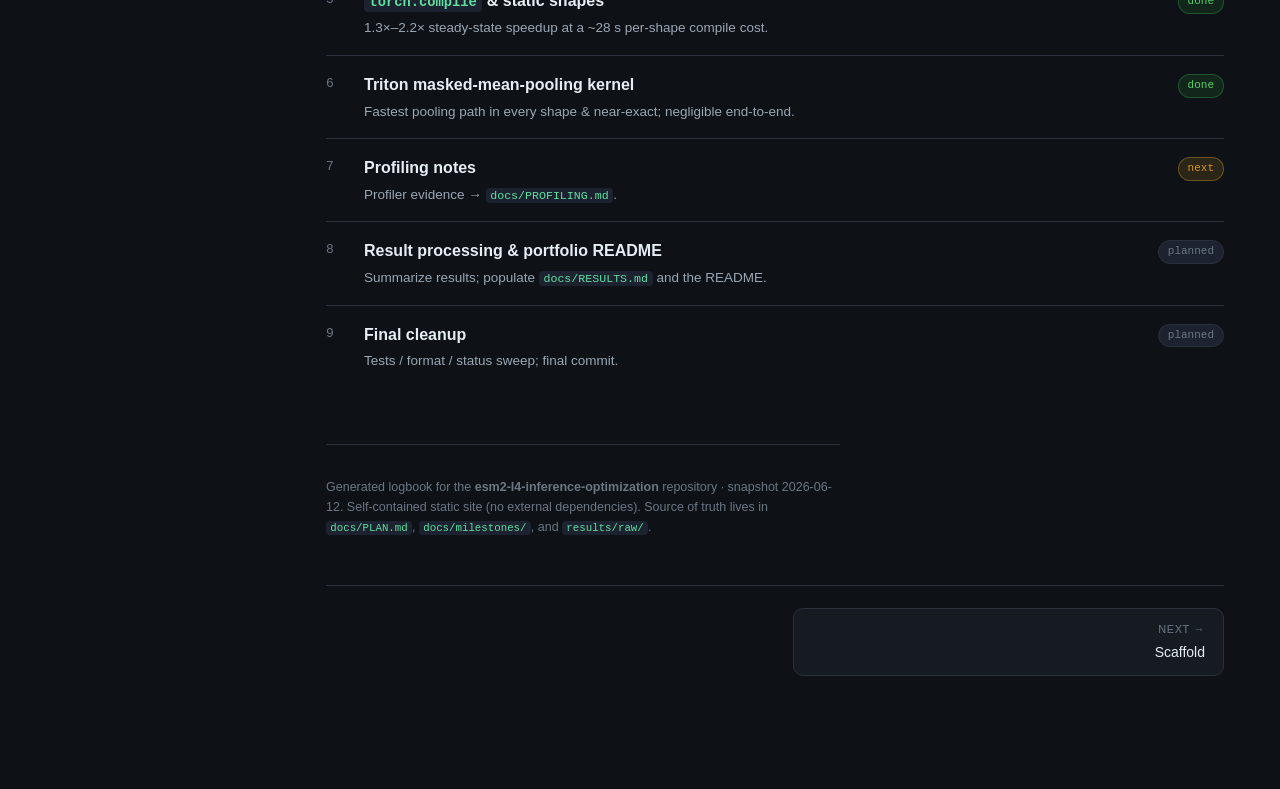
==== commit bee34a80: "site: add annotated Triton kernel page with full/simplified toggle New "Deep dive" tab (site/kernel." ====
--- a/site/index.html
+++ b/site/index.html
@@ -4,7 +4,7 @@
 <meta charset="utf-8">
 <meta name="viewport" content="width=device-width, initial-scale=1">
 <title>Overview · ESM2 L4 Inference Optimization</title>
-<link rel="stylesheet" href="assets/style.css?v=7">
+<link rel="stylesheet" href="assets/style.css?v=8">
   <script>(function(){try{var t=localStorage.getItem("esm2-theme");if(t==="light")document.documentElement.setAttribute("data-theme","light");}catch(e){}})();</script>
 </head>
 <body data-page="index.html">
@@ -164,6 +164,6 @@
     <div class="pager" id="pager"></div>
   </main>
 </div>
-<script src="assets/nav.js?v=7"></script>
+<script src="assets/nav.js?v=8"></script>
 </body>
 </html>
--- a/site/assets/style.css
+++ b/site/assets/style.css
@@ -45,6 +45,7 @@
 .dot.done{background:#2ea043}
 .dot.next{background:var(--next)}
 .dot.todo{background:var(--faint)}
+.dot.code{background:var(--accent2)}
 
 main{padding:46px 56px 120px;min-width:0}
 section{margin-bottom:56px;scroll-margin-top:24px}
@@ -126,6 +127,15 @@
 
 footer{color:var(--faint);font-size:12.5px;border-top:1px solid var(--line);padding-top:20px;max-width:74ch;margin-top:40px}
 
+/* annotated source-code block */
+pre.code{background:var(--panel2);border:1px solid var(--line);border-radius:10px;
+  padding:18px 20px;overflow-x:auto;font-family:var(--mono);font-size:12.5px;
+  line-height:1.7;color:var(--ink);margin:18px 0;tab-size:4;white-space:pre}
+pre.code .c{color:var(--faint);font-style:italic}     /* comments */
+pre.code .s{color:var(--accent)}                       /* strings */
+pre.code .k{color:var(--accent2)}                      /* keywords / decorators */
+.codecap{color:var(--faint);font-size:12px;margin:10px 0 0;font-family:var(--mono)}
+
 /* theme toggle (in sidebar, built by nav.js) */
 .themebtn{display:flex;align-items:center;gap:8px;width:100%;margin:2px 0 18px;cursor:pointer;
   font-family:var(--mono);font-size:12px;color:var(--muted);background:var(--panel2);
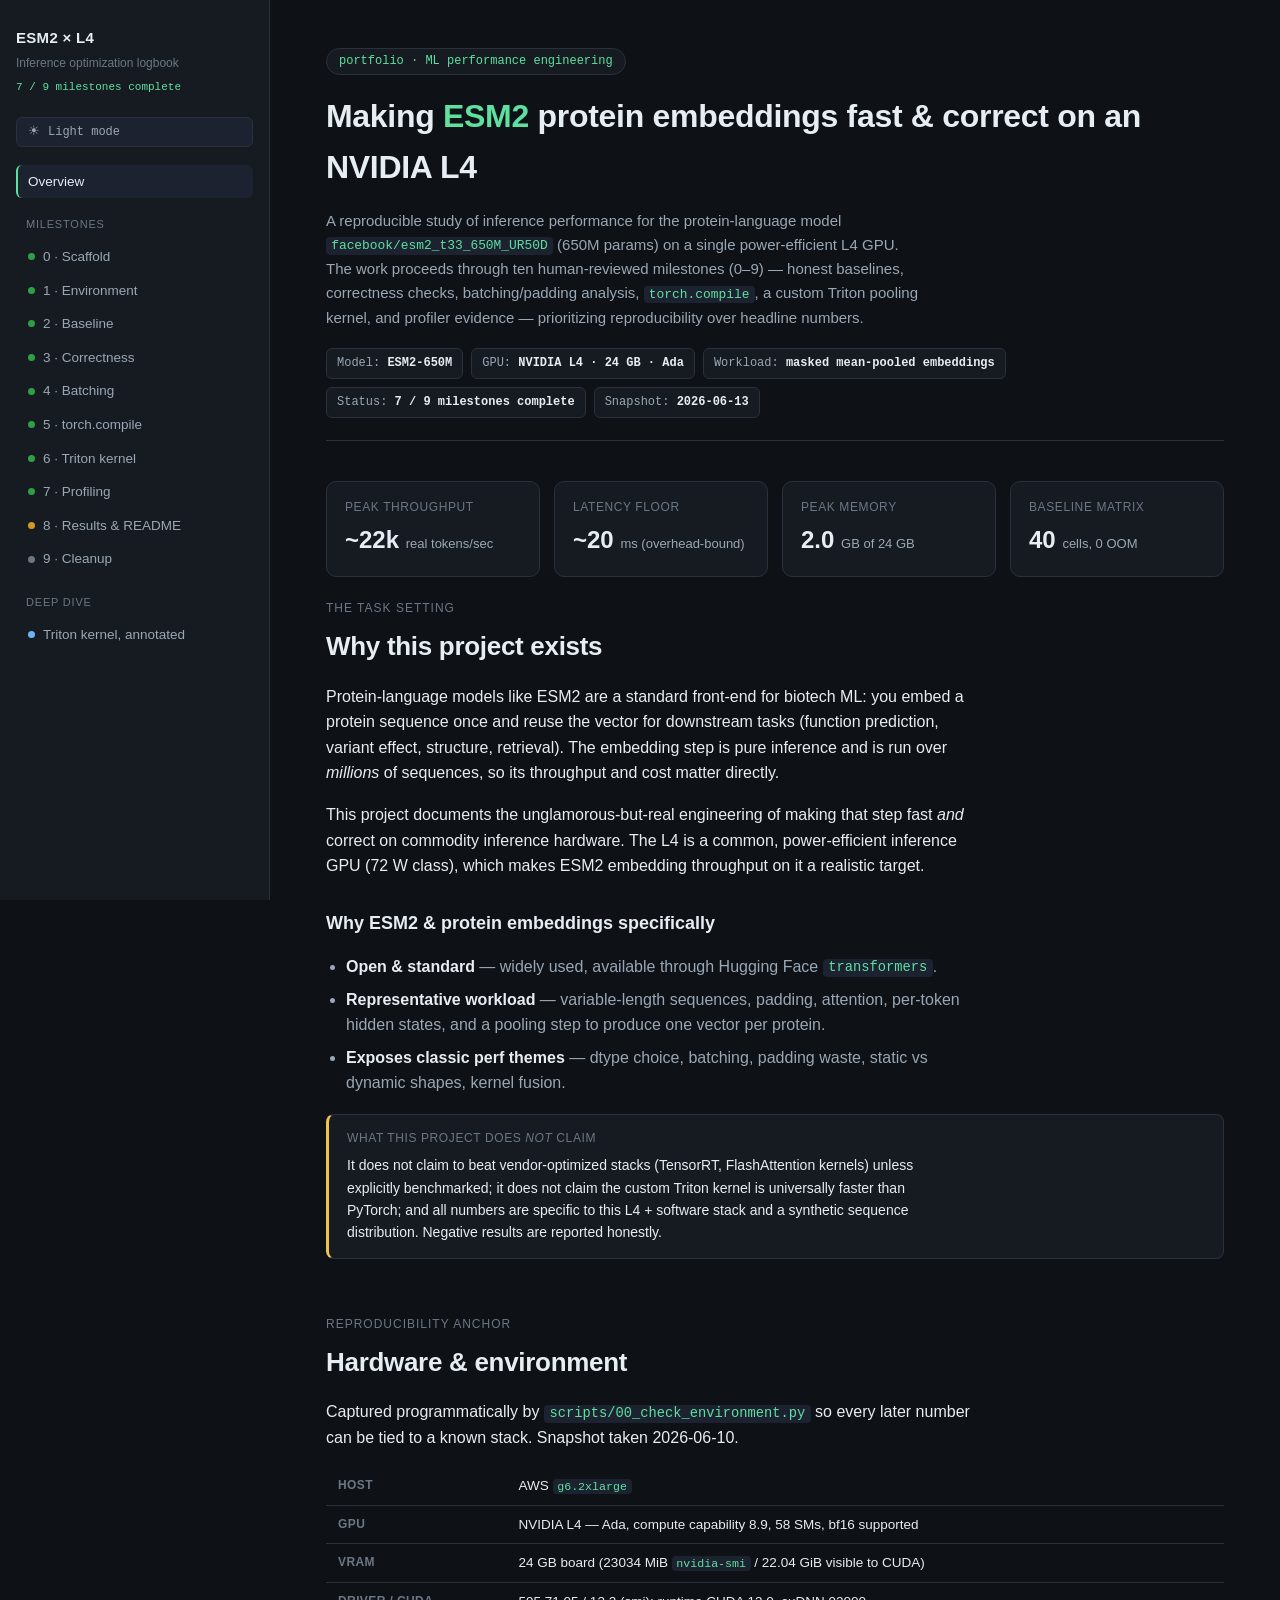
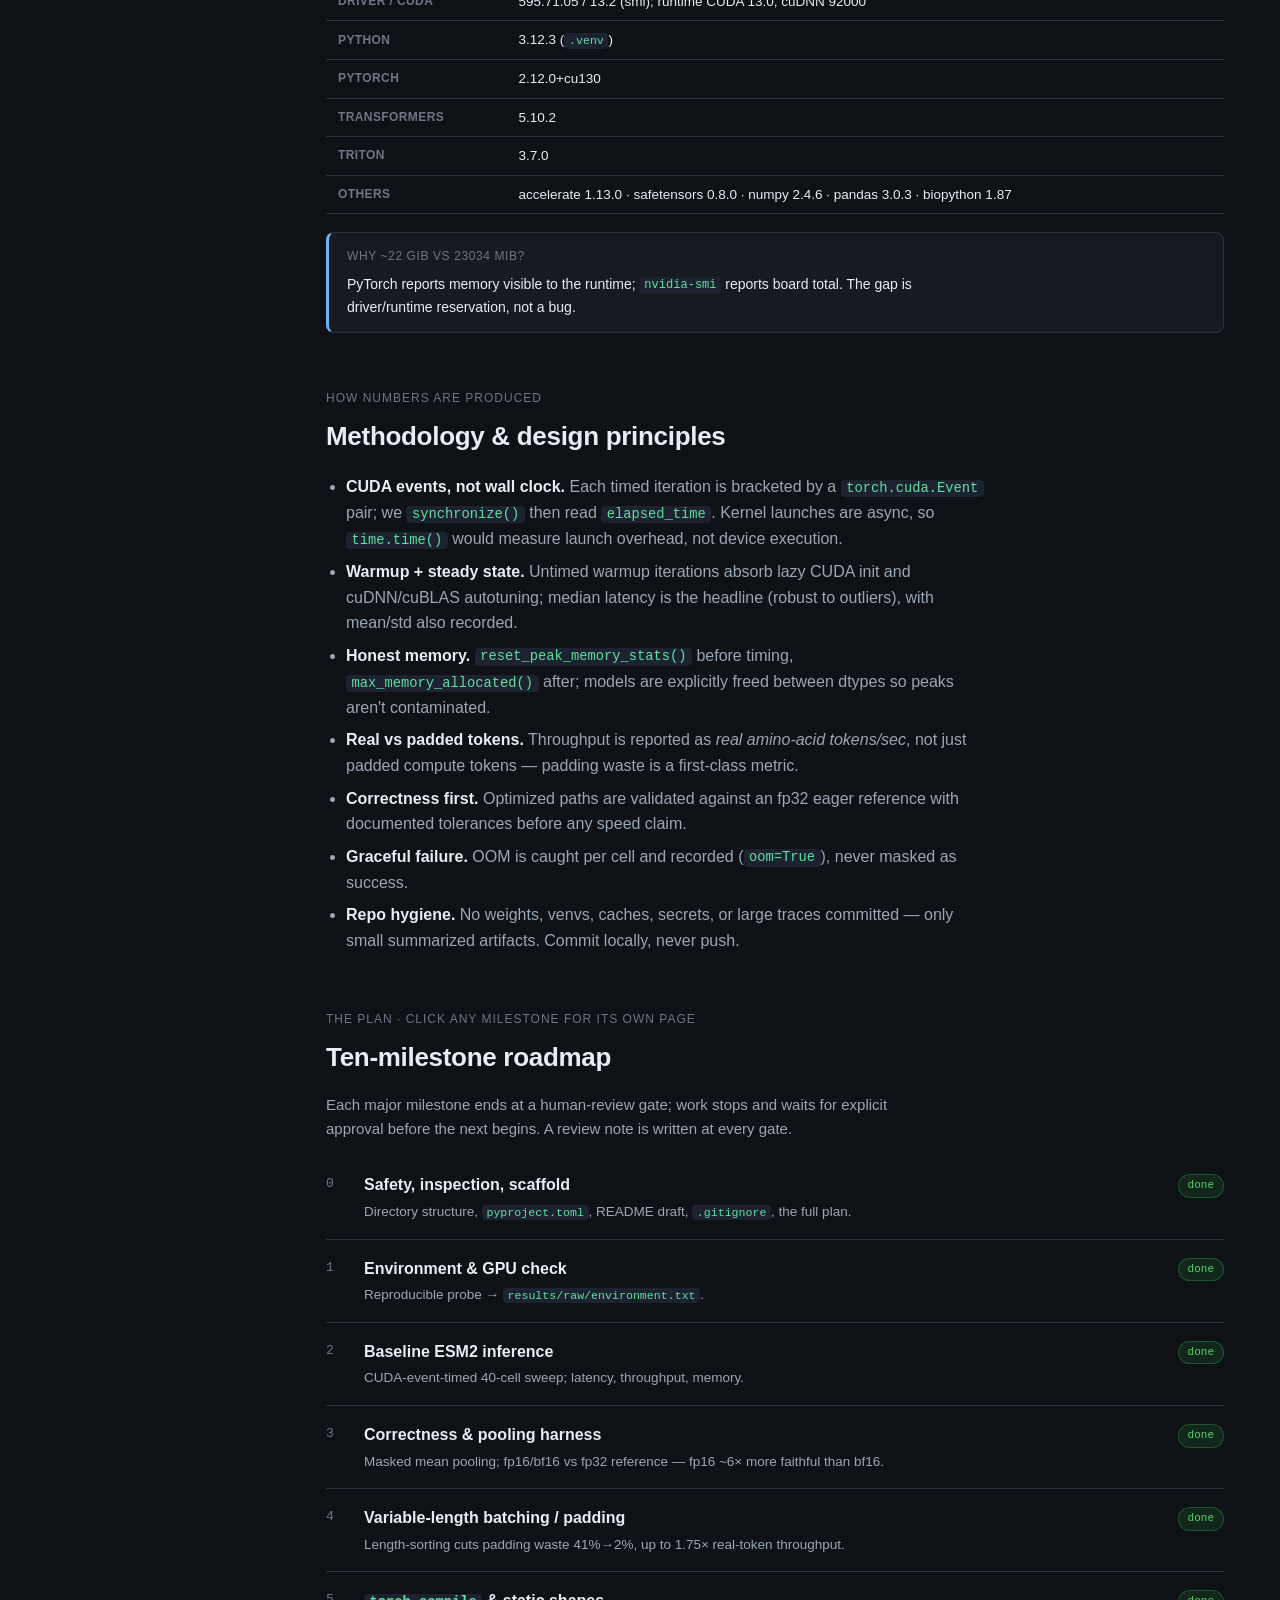
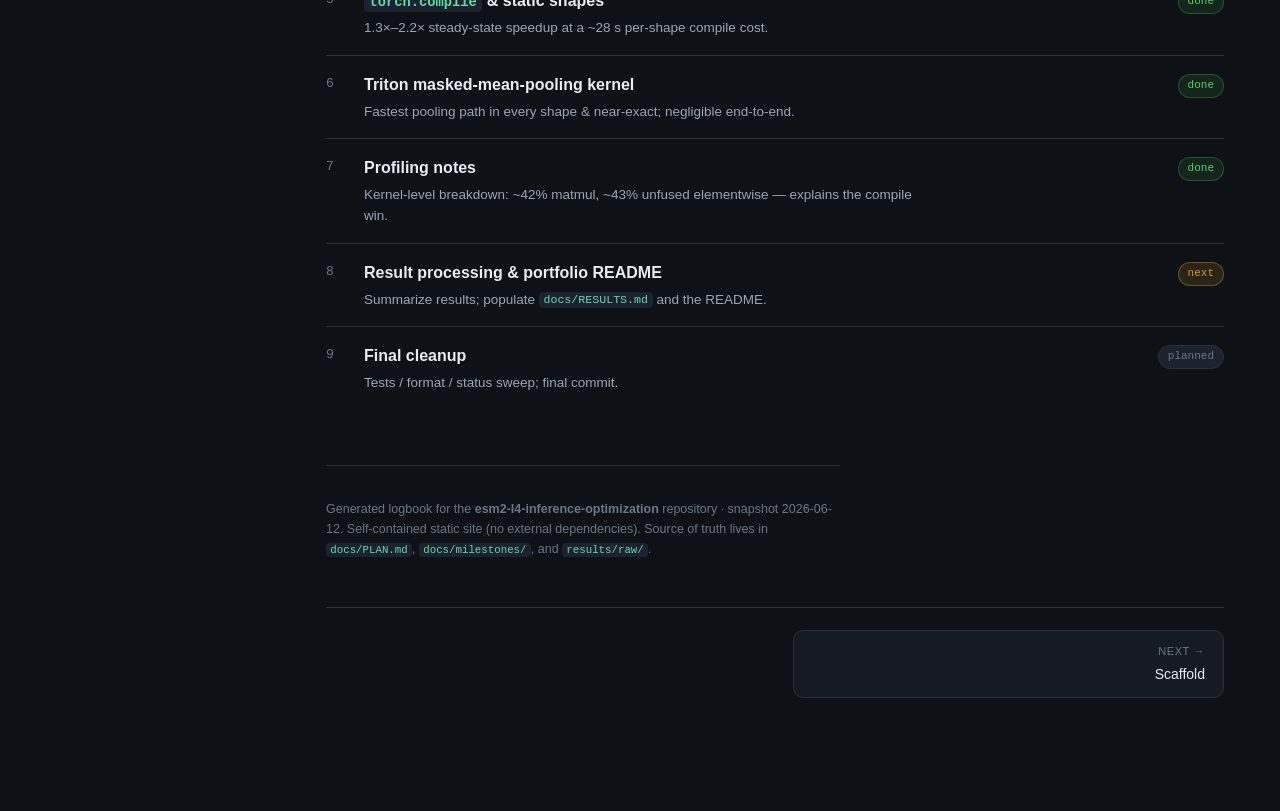
==== commit 667e9c42: "Add ESM2 encoder profiling (Milestone 7) Profile the encoder forward with torch.profiler and report " ====
--- a/site/index.html
+++ b/site/index.html
@@ -4,7 +4,7 @@
 <meta charset="utf-8">
 <meta name="viewport" content="width=device-width, initial-scale=1">
 <title>Overview · ESM2 L4 Inference Optimization</title>
-<link rel="stylesheet" href="assets/style.css?v=8">
+<link rel="stylesheet" href="assets/style.css?v=9">
   <script>(function(){try{var t=localStorage.getItem("esm2-theme");if(t==="light")document.documentElement.setAttribute("data-theme","light");}catch(e){}})();</script>
 </head>
 <body data-page="index.html">
@@ -23,7 +23,7 @@
         <span class="pill">Model: <b>ESM2-650M</b></span>
         <span class="pill">GPU: <b>NVIDIA L4 · 24&nbsp;GB · Ada</b></span>
         <span class="pill">Workload: <b>masked mean-pooled embeddings</b></span>
-        <span class="pill">Status: <b>6 / 9 milestones complete</b></span>
+        <span class="pill">Status: <b>7 / 9 milestones complete</b></span>
         <span class="pill">Snapshot: <b>2026-06-13</b></span>
       </div>
     </div>
@@ -144,12 +144,12 @@
         <span class="badge b-done">done</span></div>
       <div class="ms"><div class="num">7</div>
         <div class="body"><h4><a href="m7.html">Profiling notes</a></h4>
-        <p>Profiler evidence &rarr; <code>docs/PROFILING.md</code>.</p></div>
-        <span class="badge b-next">next</span></div>
+        <p>Kernel-level breakdown: ~42% matmul, ~43% unfused elementwise — explains the compile win.</p></div>
+        <span class="badge b-done">done</span></div>
       <div class="ms"><div class="num">8</div>
         <div class="body"><h4><a href="m8.html">Result processing &amp; portfolio README</a></h4>
         <p>Summarize results; populate <code>docs/RESULTS.md</code> and the README.</p></div>
-        <span class="badge b-todo">planned</span></div>
+        <span class="badge b-next">next</span></div>
       <div class="ms"><div class="num">9</div>
         <div class="body"><h4><a href="m9.html">Final cleanup</a></h4>
         <p>Tests / format / status sweep; final commit.</p></div>
@@ -164,6 +164,6 @@
     <div class="pager" id="pager"></div>
   </main>
 </div>
-<script src="assets/nav.js?v=8"></script>
+<script src="assets/nav.js?v=9"></script>
 </body>
 </html>
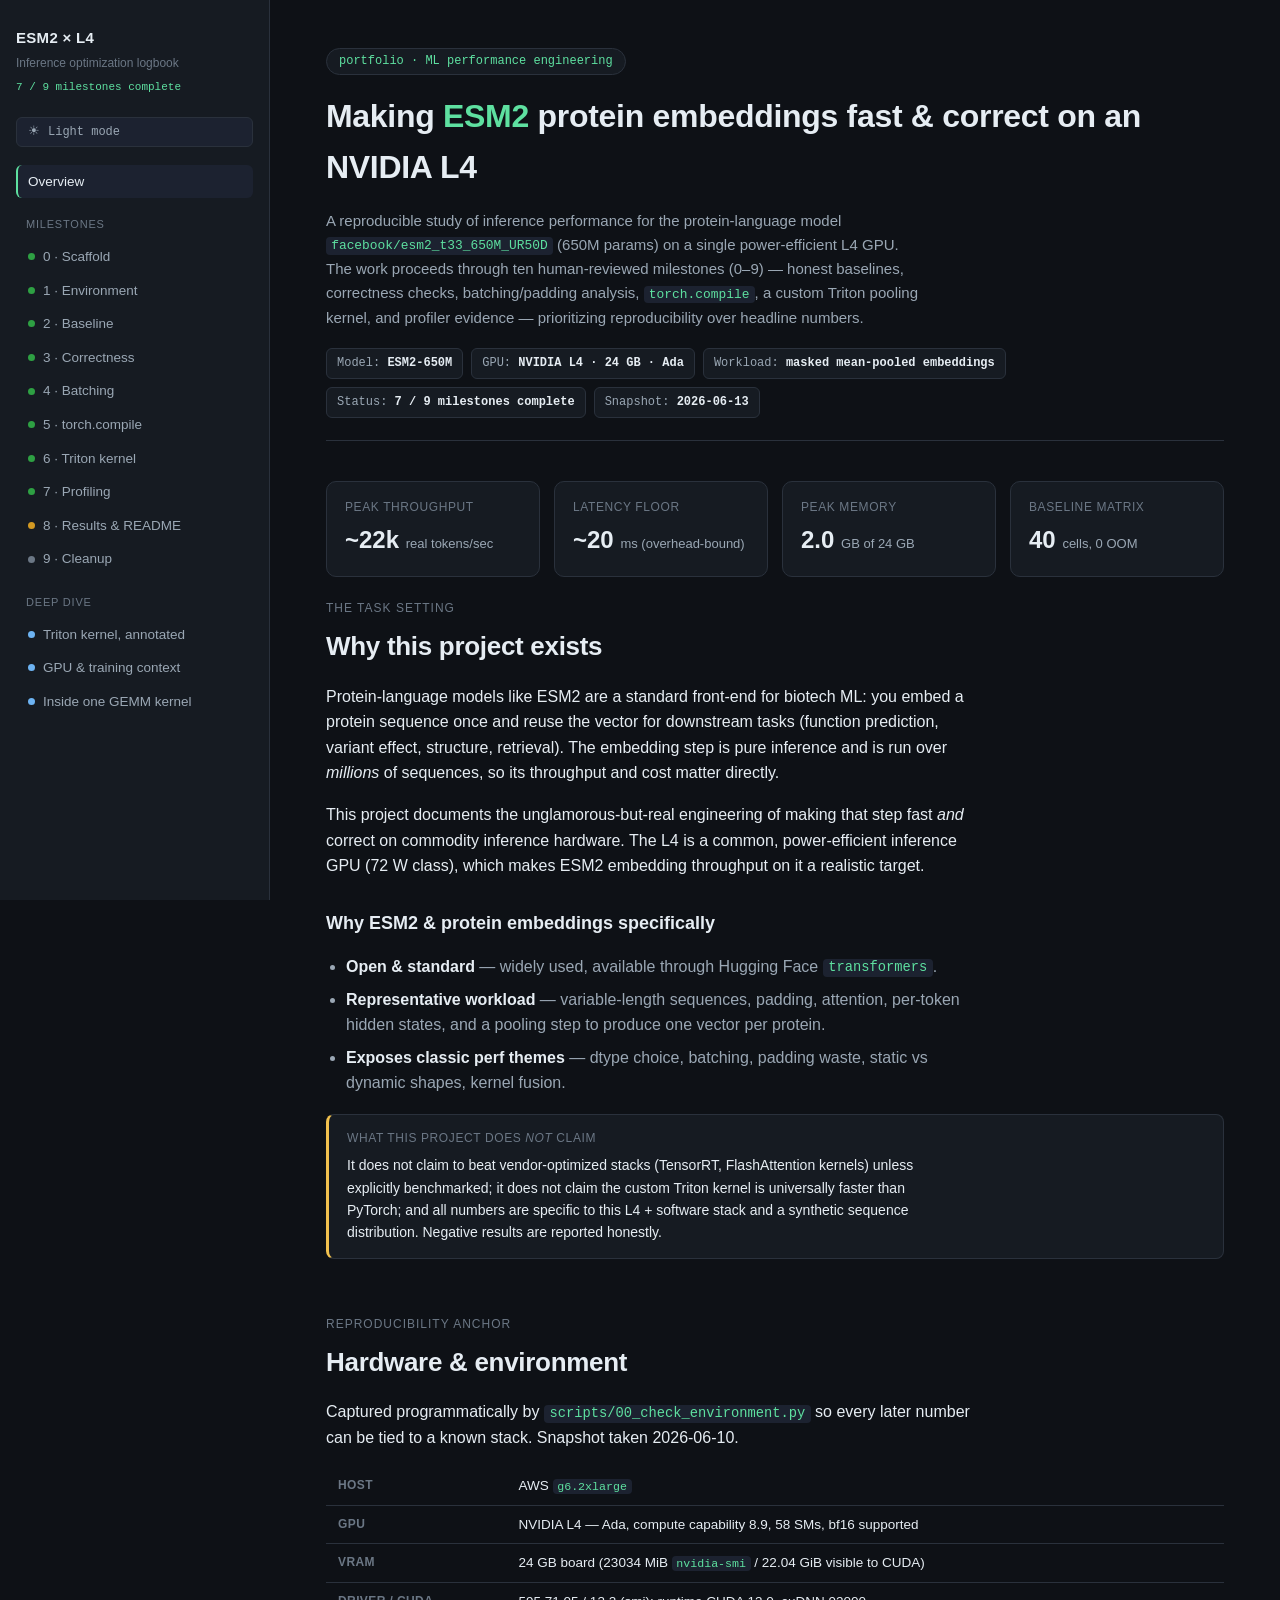
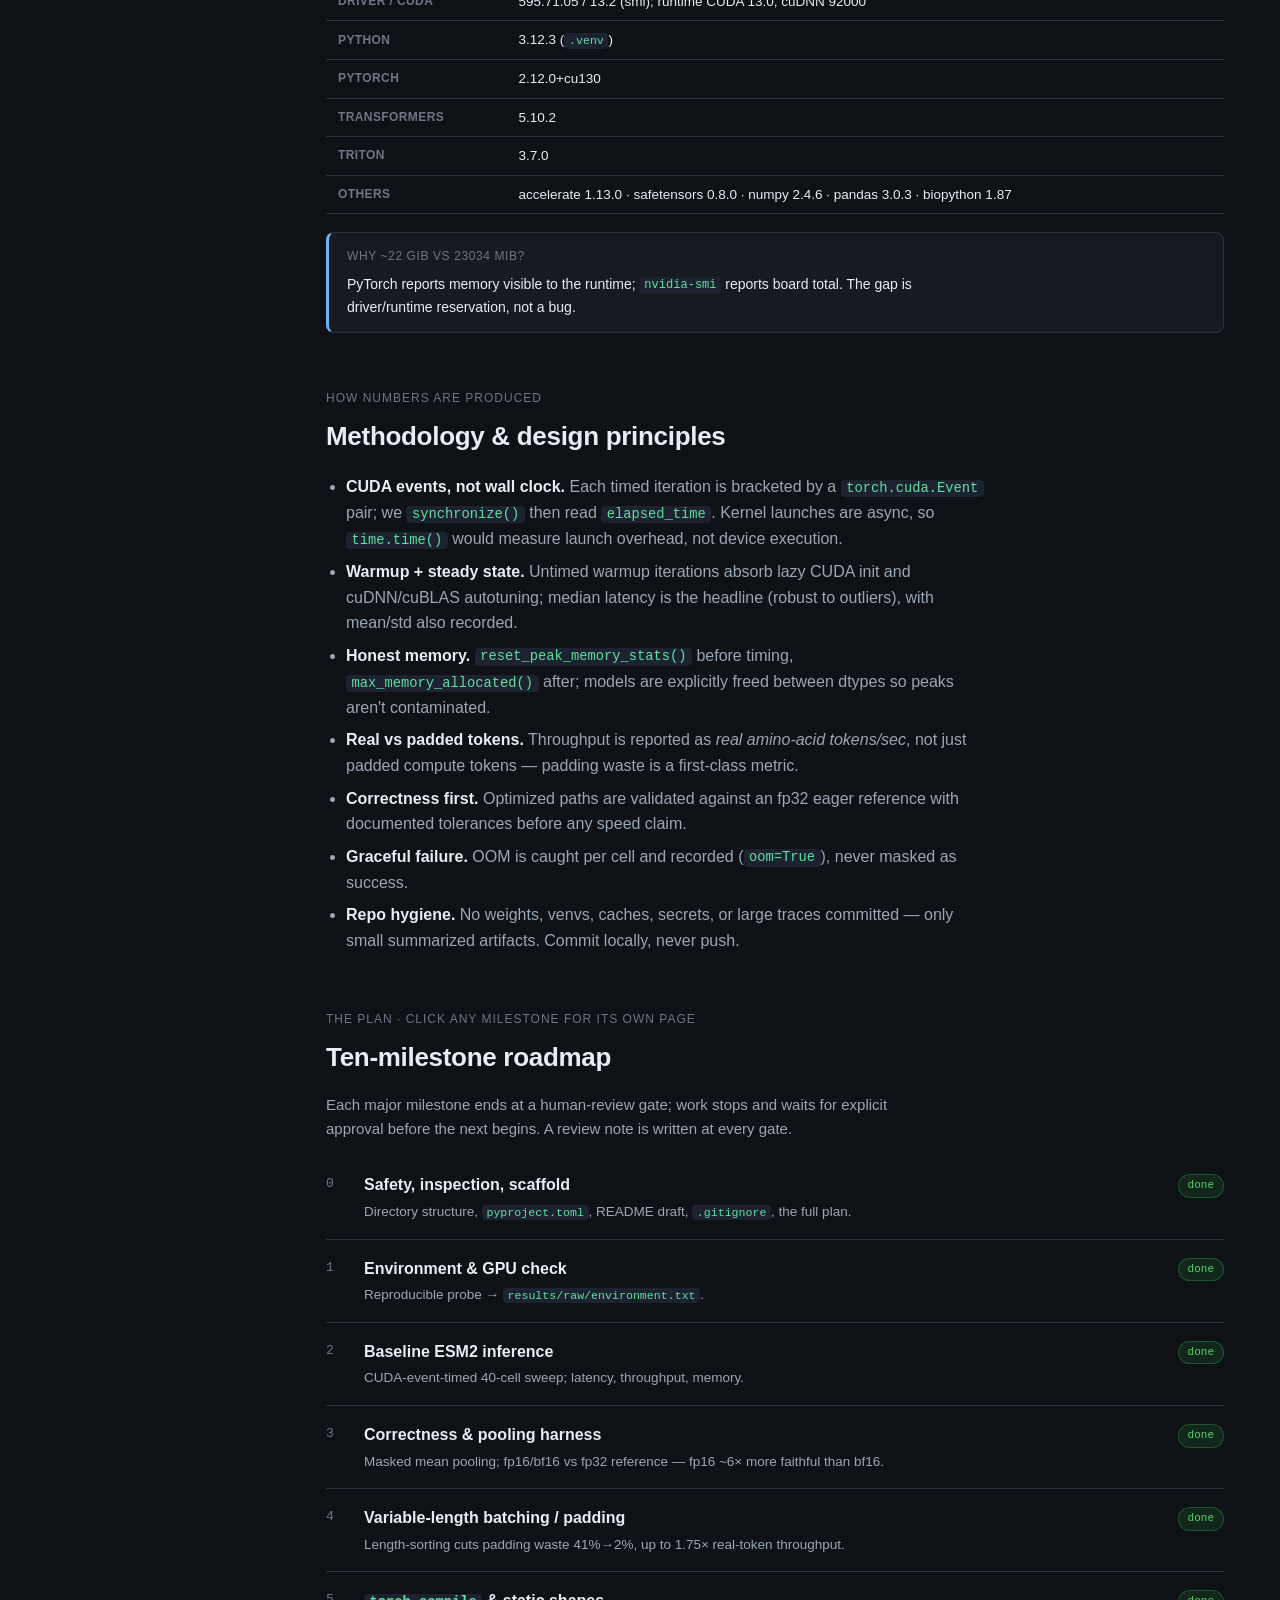
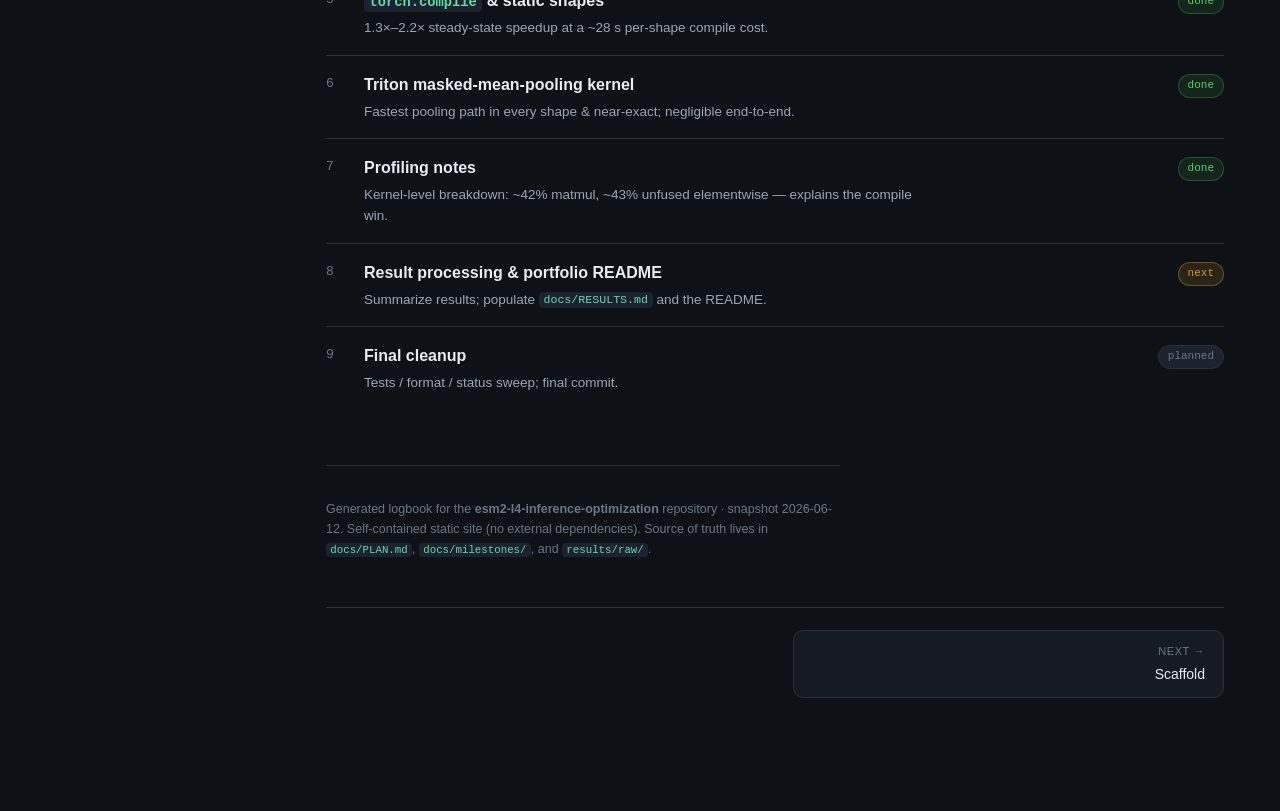
==== commit 6c25968d: "add human review for milestone 7; update website" ====
--- a/site/index.html
+++ b/site/index.html
@@ -164,6 +164,6 @@
     <div class="pager" id="pager"></div>
   </main>
 </div>
-<script src="assets/nav.js?v=9"></script>
+<script src="assets/nav.js?v=10"></script>
 </body>
 </html>
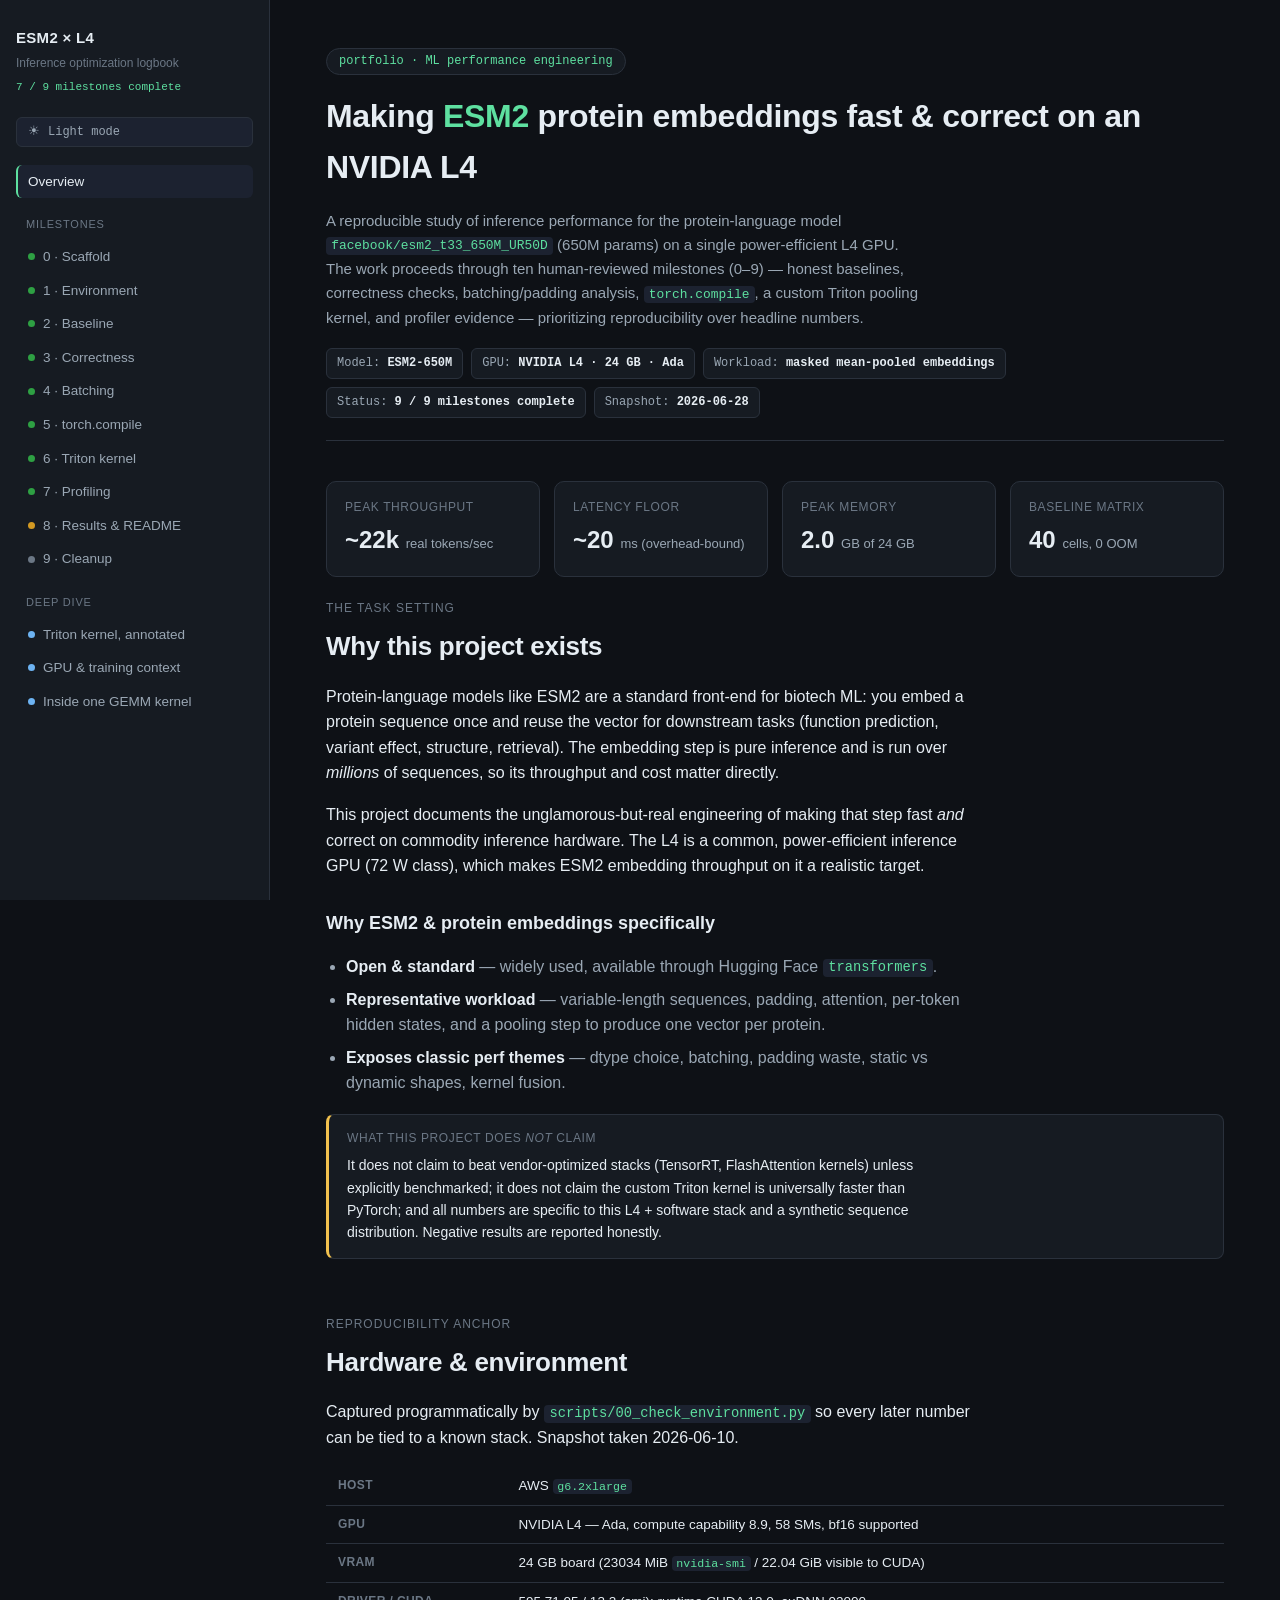
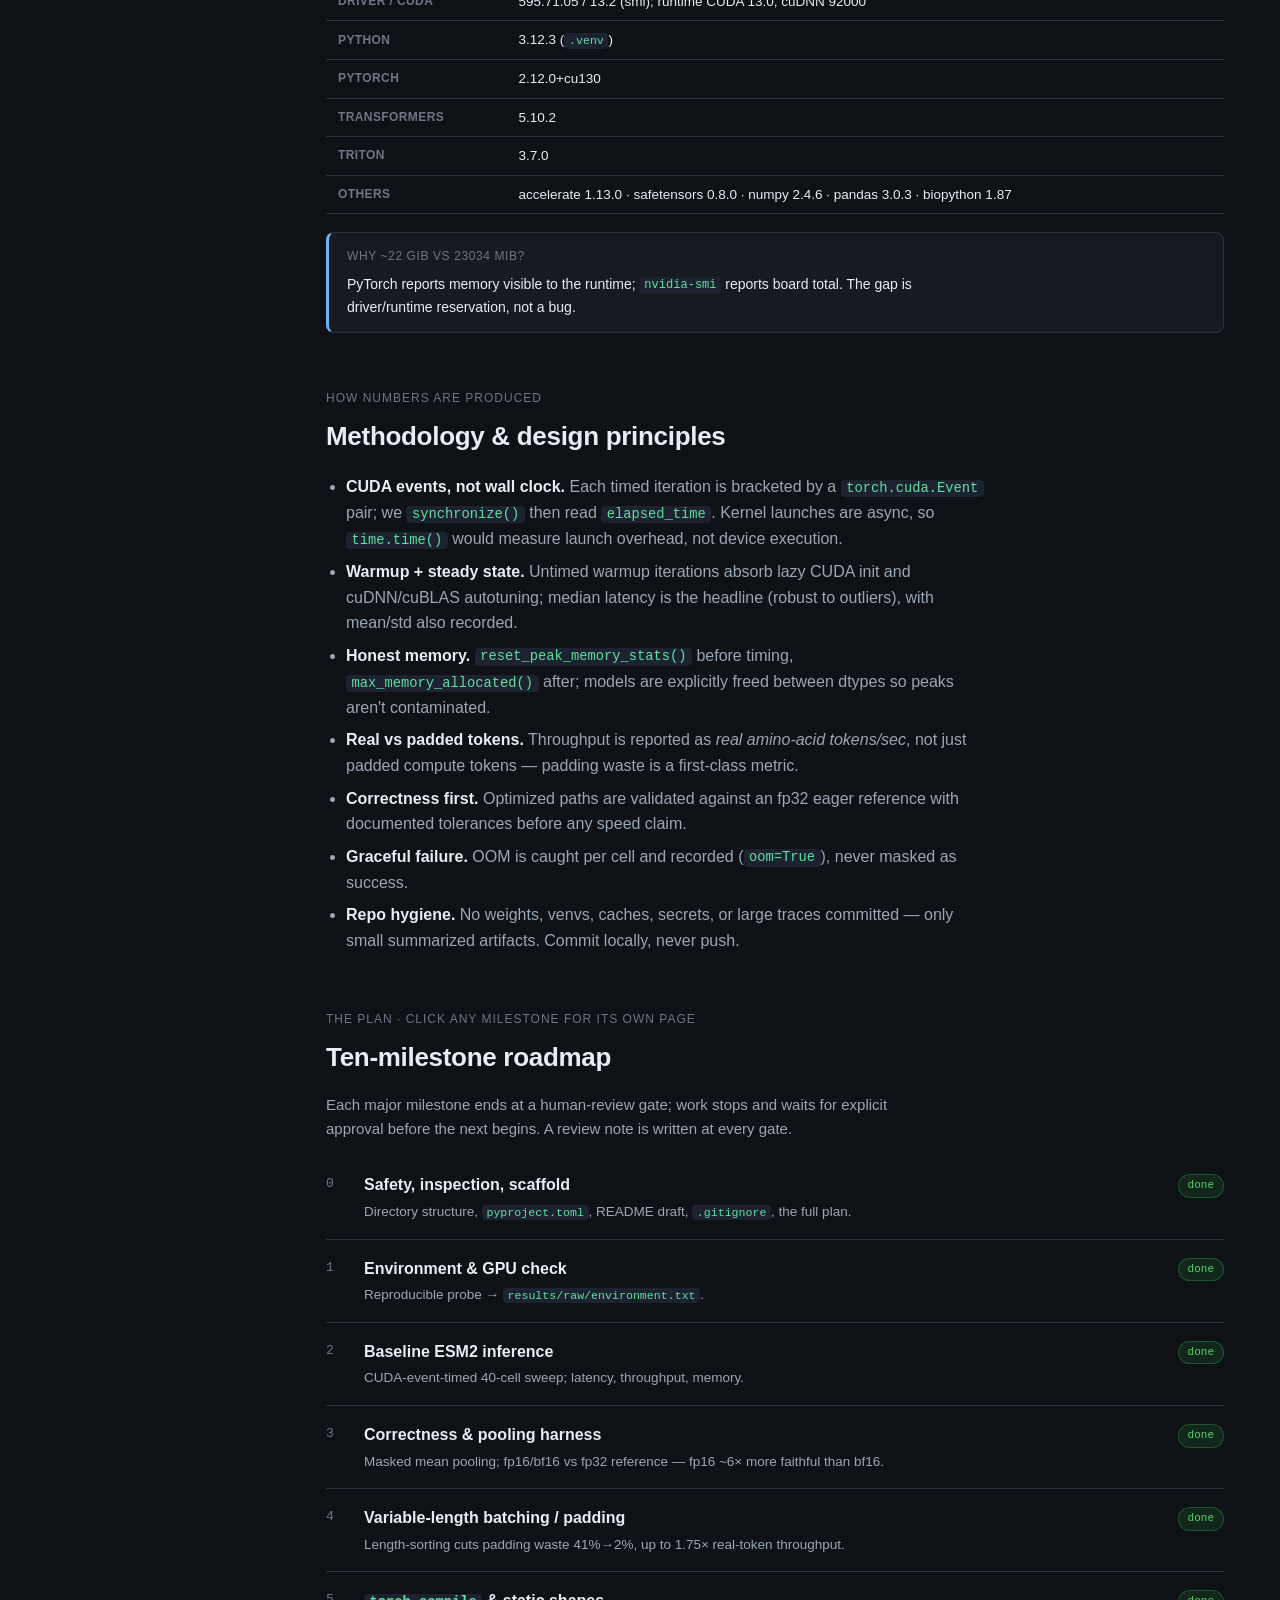
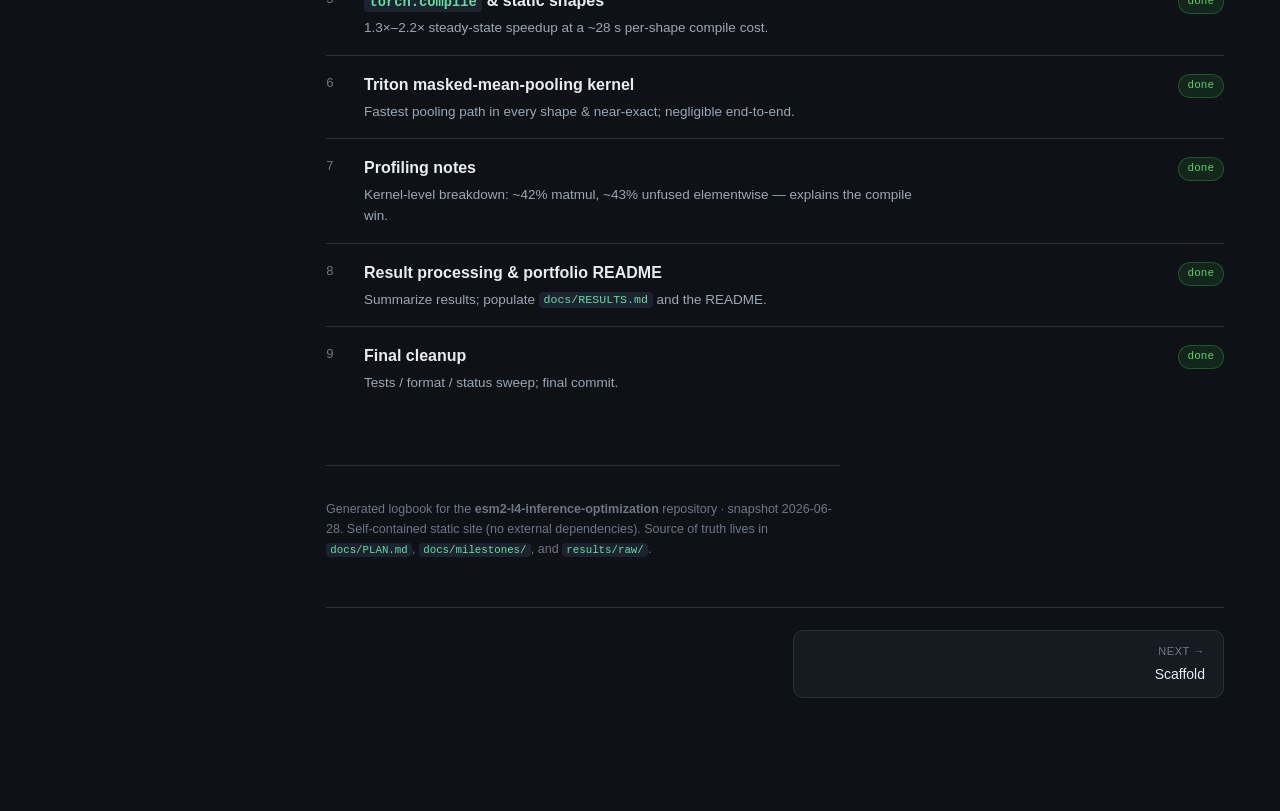
==== commit 94be8771: "site: mark milestones 8-9 complete (9/9), refresh M8/M9 pages" ====
--- a/site/index.html
+++ b/site/index.html
@@ -23,8 +23,8 @@
         <span class="pill">Model: <b>ESM2-650M</b></span>
         <span class="pill">GPU: <b>NVIDIA L4 · 24&nbsp;GB · Ada</b></span>
         <span class="pill">Workload: <b>masked mean-pooled embeddings</b></span>
-        <span class="pill">Status: <b>7 / 9 milestones complete</b></span>
-        <span class="pill">Snapshot: <b>2026-06-13</b></span>
+        <span class="pill">Status: <b>9 / 9 milestones complete</b></span>
+        <span class="pill">Snapshot: <b>2026-06-28</b></span>
       </div>
     </div>
 
@@ -149,15 +149,15 @@
       <div class="ms"><div class="num">8</div>
         <div class="body"><h4><a href="m8.html">Result processing &amp; portfolio README</a></h4>
         <p>Summarize results; populate <code>docs/RESULTS.md</code> and the README.</p></div>
-        <span class="badge b-next">next</span></div>
+        <span class="badge b-done">done</span></div>
       <div class="ms"><div class="num">9</div>
         <div class="body"><h4><a href="m9.html">Final cleanup</a></h4>
         <p>Tests / format / status sweep; final commit.</p></div>
-        <span class="badge b-todo">planned</span></div>
+        <span class="badge b-done">done</span></div>
     </section>
 
     <footer>
-      <p>Generated logbook for the <b>esm2-l4-inference-optimization</b> repository · snapshot 2026-06-12.
+      <p>Generated logbook for the <b>esm2-l4-inference-optimization</b> repository · snapshot 2026-06-28.
       Self-contained static site (no external dependencies). Source of truth lives in
       <code>docs/PLAN.md</code>, <code>docs/milestones/</code>, and <code>results/raw/</code>.</p>
     </footer>
